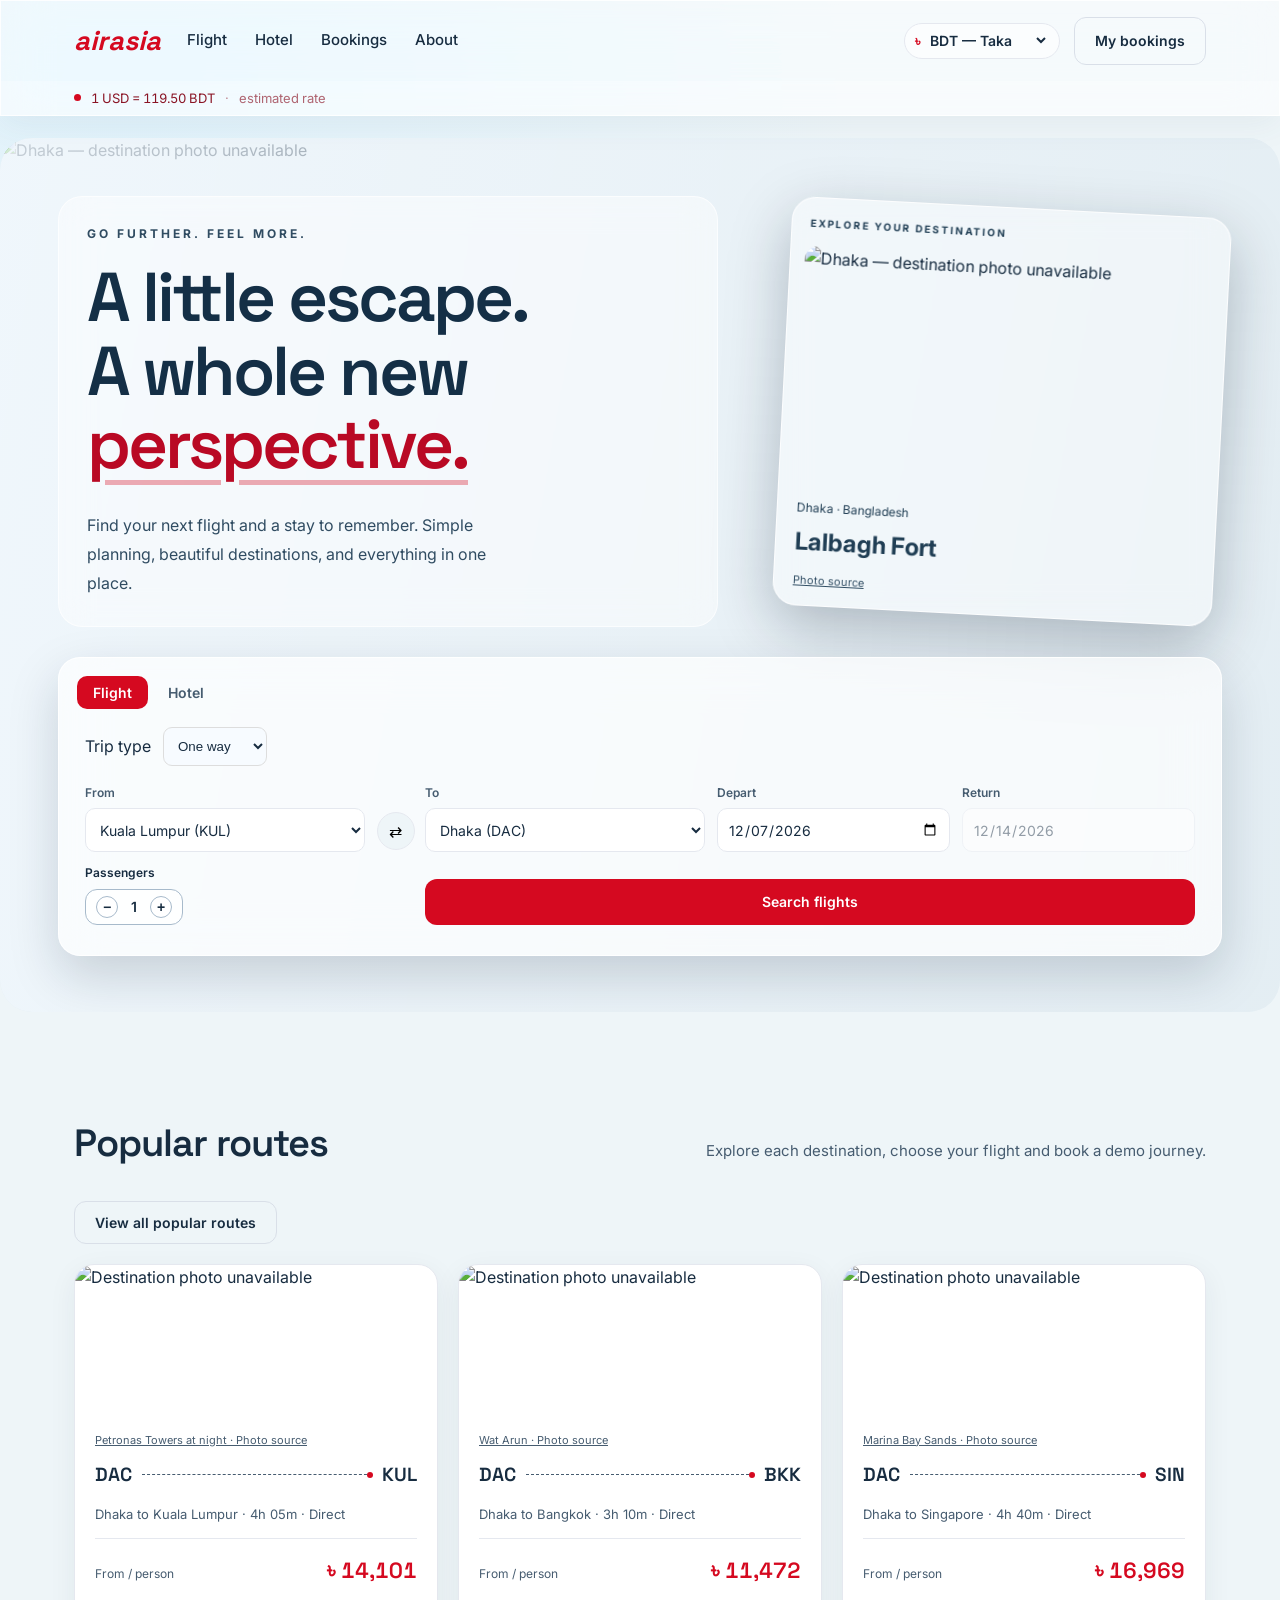
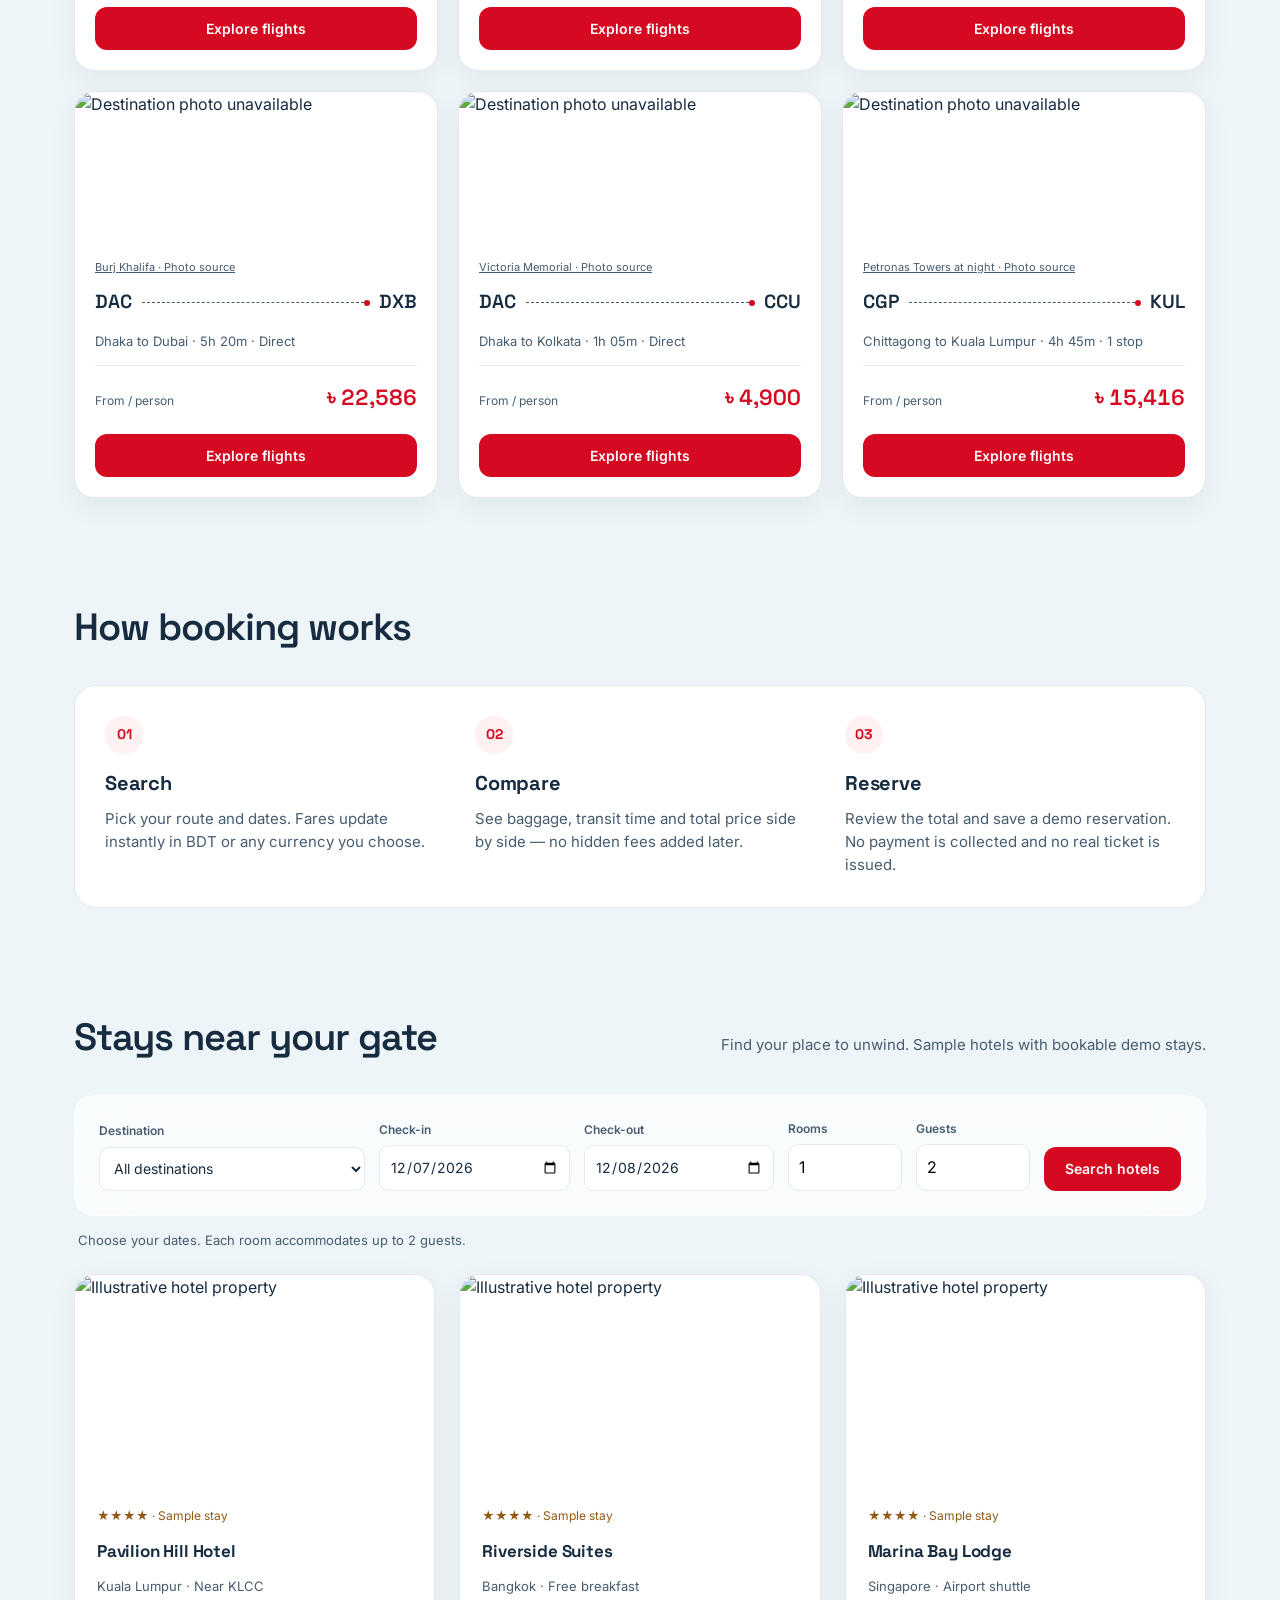
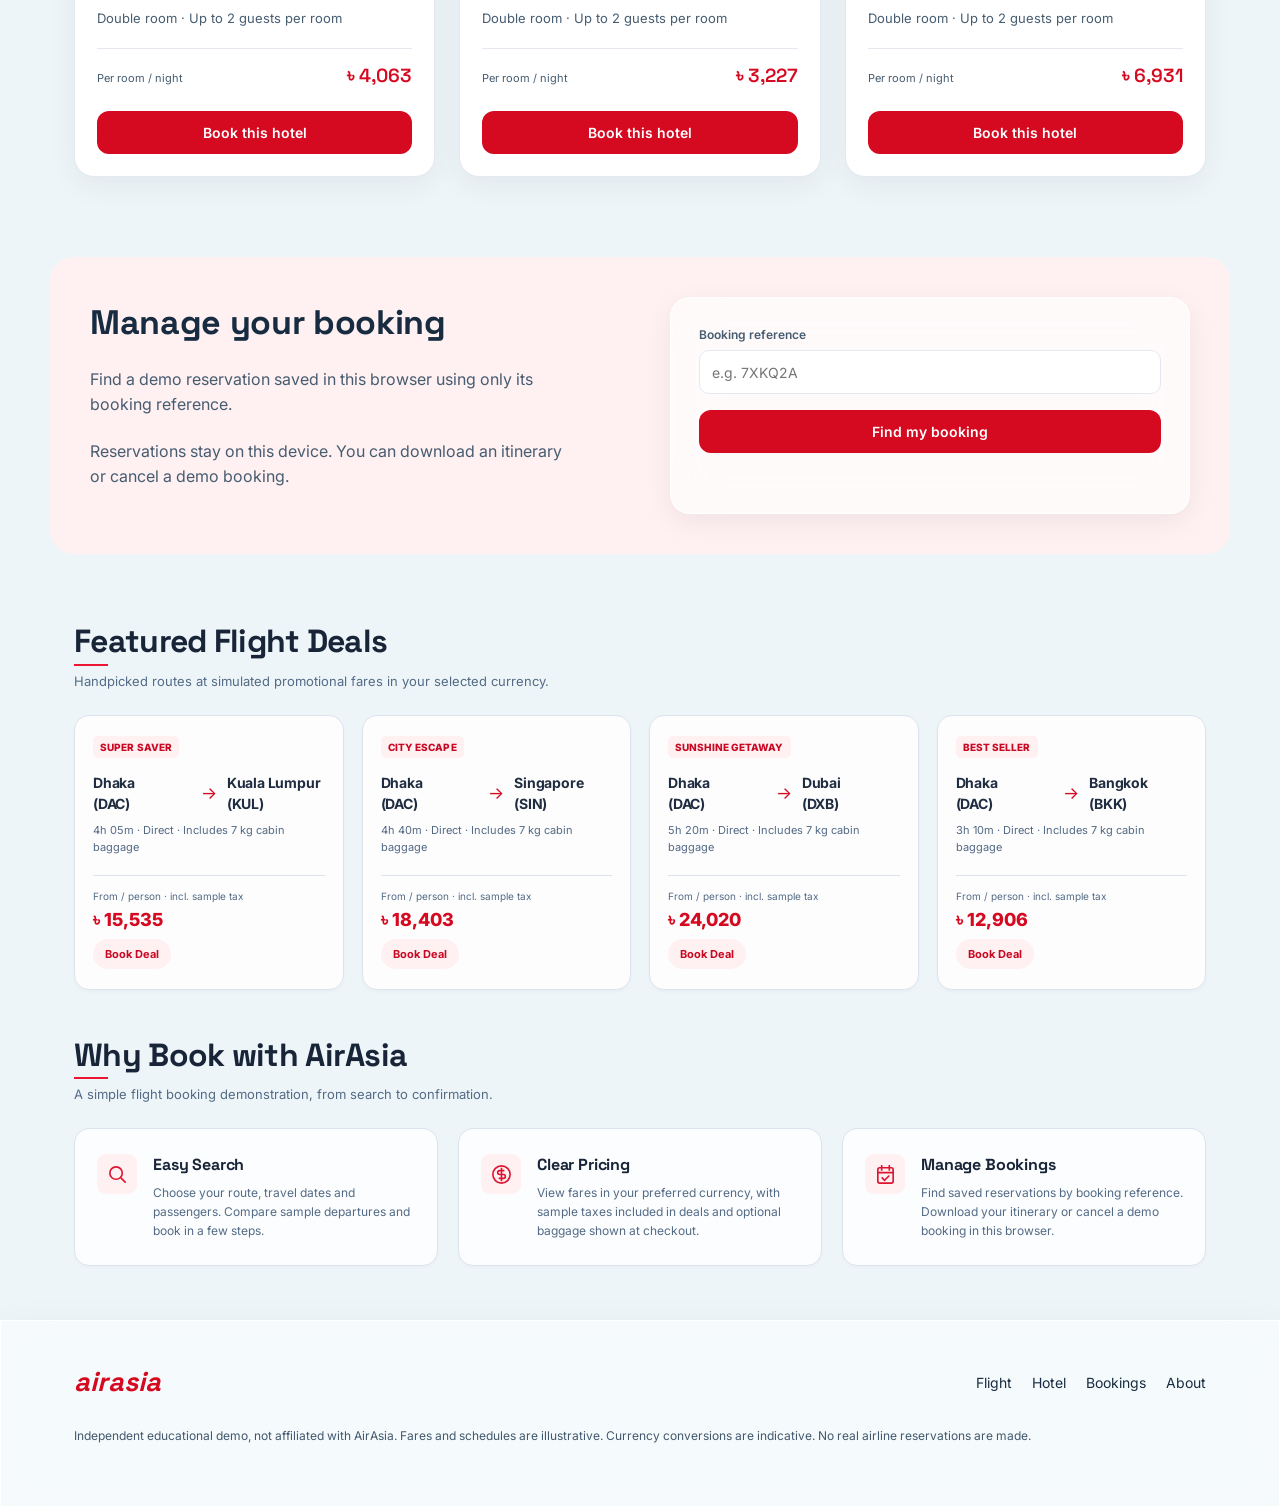
==== index.html @ 00908aa9 "Add files via upload" ====
<!DOCTYPE html>
<html lang="en">
<head>
<meta charset="UTF-8">
<meta name="viewport" content="width=device-width, initial-scale=1.0">
<title>airasia — Fly more, spend less</title>
<meta name="description" content="Book flights and hotels across Asia. Explore demo flights and save sample reservations.">
<link rel="icon" href="data:image/svg+xml,<svg xmlns=%22http://www.w3.org/2000/svg%22 viewBox=%220 0 100 100%22><text y=%22.9em%22 font-size=%2290%22>✈️</text></svg>">
<link rel="preconnect" href="https://fonts.googleapis.com">
<link rel="preconnect" href="https://fonts.gstatic.com" crossorigin>
<link href="https://fonts.googleapis.com/css2?family=Space+Grotesk:wght@500;600;700&family=Inter:wght@400;500;600;700&display=swap" rel="stylesheet">
<link rel="stylesheet" href="styles.css">
<link rel="stylesheet" href="mobile.css">
</head>
<body>

<a class="skip-link" href="#main">Skip to content</a>

<header class="site-header" id="top">
  <div class="header-inner">
    <a href="#top" class="wordmark">air<span>asia</span></a>

    <nav class="main-nav" id="mainNav" aria-label="Primary">
      <a href="#flight">Flight</a>
      <a href="#hotel">Hotel</a>
      <a href="#bookings">Bookings</a>
      <a href="#about">About</a>
    </nav>

    <div class="header-actions">
      <div class="currency-picker">
        <label for="currencySelect" class="sr-only">Currency</label>
        <span class="currency-flag" id="currencyFlag" aria-hidden="true">৳</span>
        <select id="currencySelect">
          <option value="BDT" selected>BDT — Taka</option>
          <option value="USD">USD — Dollar</option>
          <option value="EUR">EUR — Euro</option>
          <option value="GBP">GBP — Pound</option>
          <option value="MYR">MYR — Ringgit</option>
          <option value="SGD">SGD — Dollar</option>
          <option value="INR">INR — Rupee</option>
          <option value="AUD">AUD — Dollar</option>
          <option value="THB">THB — Baht</option>
          <option value="AED">AED — Dirham</option>
        </select>
      </div>
      <a class="btn btn-ghost" href="#bookings">My bookings</a>
    </div>

    <button class="nav-toggle" id="navToggle" aria-label="Open menu" aria-expanded="false">
      <span></span><span></span><span></span>
    </button>
  </div>

  <div class="rate-ticker" role="status" aria-live="polite">
    <div class="rate-ticker-inner">
      <span class="rate-dot"></span>
      <span id="rateText">Fetching live exchange rate…</span>
      <span class="rate-sep">·</span>
      <span id="rateUpdated">connecting</span>
    </div>
  </div>
</header>

<main id="main">

  <!-- HERO -->
  <section class="hero">
    <img class="hero-background" src="https://www.pearlhotelbd.com/images/lalbagh-fort.jpg" alt="Lalbagh Fort in Dhaka" onerror="this.src='assets/destination.svg';this.onerror=null"><div class="hero-inner">
      <div class="hero-copy">
        <p class="eyebrow-plain">GO FURTHER. FEEL MORE.</p>
        <h1>A little escape.<br>A whole new<br><span class="hero-accent">perspective.</span></h1>
        <p class="hero-sub">Find your next flight and a stay to remember. Simple planning, beautiful destinations, and everything in one place.</p>
      </div>

      <div class="hero-postcard"><span class="glass-tag">EXPLORE YOUR DESTINATION</span><img src="https://www.pearlhotelbd.com/images/lalbagh-fort.jpg" alt="Lalbagh Fort in Dhaka" onerror="this.src='assets/destination.svg';this.onerror=null"><div class="postcard-caption"><span>Dhaka · Bangladesh</span><strong>Lalbagh Fort</strong></div><a class="destination-credit" href="https://www.pearlhotelbd.com/about-us/blog/family-friendly-activities-with-kids" target="_blank" rel="noopener">Photo source</a></div>
    </div>

    <!-- SEARCH WIDGET -->
    <form class="search-card" id="searchForm">
      <div class="search-tabs" aria-label="Search category">
        <button type="button" class="search-tab active" data-mode="flight" aria-pressed="true">Flight</button>
        <button type="button" class="search-tab" data-mode="hotel" aria-pressed="false">Hotel</button>
      </div>

      <div class="trip-options"><label for="tripType">Trip type</label> <select id="tripType"><option value="oneway">One way</option><option value="roundtrip">Round trip</option></select></div><div class="search-fields" id="flightFields">
        <div class="field">
          <label for="fromCity">From</label>
          <select id="fromCity">
            <option value="DAC">Dhaka (DAC)</option>
            <option value="CGP">Chittagong (CGP)</option>
            <option value="KUL" selected>Kuala Lumpur (KUL)</option>
          </select>
        </div>
        <button type="button" class="swap-btn" id="swapCities" aria-label="Swap origin and destination">⇄</button>
        <div class="field">
          <label for="toCity">To</label>
          <select id="toCity">
            <option value="DAC" selected>Dhaka (DAC)</option>
            <option value="CGP">Chittagong (CGP)</option>
            <option value="KUL">Kuala Lumpur (KUL)</option>
            <option value="SIN">Singapore (SIN)</option>
            <option value="BKK">Bangkok (BKK)</option>
            <option value="DXB">Dubai (DXB)</option>
          </select>
        </div>
        <div class="field">
          <label for="departDate">Depart</label>
          <input type="date" id="departDate">
        </div>
        <div class="field">
          <label for="returnDate">Return</label>
          <input type="date" id="returnDate">
        </div>
        <div class="field field-passengers">
          <label for="passengers">Passengers</label>
          <div class="stepper">
            <button type="button" id="paxMinus" aria-label="Fewer passengers">−</button>
            <span id="paxCount">1</span>
            <button type="button" id="paxPlus" aria-label="More passengers">+</button>
          </div>
        </div>
        <button type="submit" class="btn btn-primary search-submit">Search flights</button>
      </div>
    </form>
    <p class="search-note" id="searchNote" aria-live="polite"></p>
  </section>

  <!-- FLIGHT ROUTES -->
  <section class="section" id="flight">
    <div class="section-head">
      <h2>Popular routes from Dhaka</h2>
      <p>One-way fares, converted live to your selected currency.</p>
    </div>

    <button class="btn btn-ghost" id="allRoutes" type="button">View all popular routes</button>
    <div class="route-list" id="routeList"><!-- injected by script.js --></div>
  </section>

  <!-- HOW IT WORKS -->
  <section class="section how-it-works">
    <div class="section-head">
      <h2>How booking works</h2>
    </div>
    <ol class="steps">
      <li>
        <span class="step-num">01</span>
        <h3>Search</h3>
        <p>Pick your route and dates. Fares update instantly in BDT or any currency you choose.</p>
      </li>
      <li>
        <span class="step-num">02</span>
        <h3>Compare</h3>
        <p>See baggage, transit time and total price side by side — no hidden fees added later.</p>
      </li>
      <li>
        <span class="step-num">03</span>
        <h3>Reserve</h3>
        <p>Review the total and save a demo reservation. No payment is collected and no real ticket is issued.</p>
      </li>
    </ol>
  </section>

  <!-- HOTELS -->
  <section class="section hotel-section" id="hotel">
    <div class="section-head">
      <h2>Stays near your gate</h2>
      <p>Find your place to unwind. Sample hotels with bookable demo stays.</p>
    </div>

    <form id="hotelSearchForm" class="hotel-search">
<div class="field"><label for="hotelCity">Destination</label><select id="hotelCity"><option value="">All destinations</option><option>Kuala Lumpur</option><option>Bangkok</option><option>Singapore</option></select></div>
<div class="field"><label for="checkIn">Check-in</label><input id="checkIn" type="date" required></div>
<div class="field"><label for="checkOut">Check-out</label><input id="checkOut" type="date" required></div>
<div class="field"><label for="hotelRooms">Rooms</label><input id="hotelRooms" type="number" min="1" max="4" value="1" required></div>
<div class="field"><label for="hotelGuests">Guests</label><input id="hotelGuests" type="number" min="1" max="8" value="2" required></div>
<button class="btn btn-primary">Search hotels</button></form><p id="hotelNote" role="status">Choose your dates. Each room accommodates up to 2 guests.</p>
<div class="hotel-list" id="hotelList"><!-- injected by script.js --></div>
  </section>

  <!-- BOOKINGS / MANAGE -->
  <section class="section bookings-section" id="bookings">
    <div class="bookings-grid">
      <div class="bookings-copy">
        <h2>Manage your booking</h2>
        <p>Find a demo reservation saved in this browser using only its booking reference.</p>
<p>Reservations stay on this device. You can download an itinerary or cancel a demo booking.</p>
      </div>

      <form class="manage-card" id="manageForm">
        <div class="field">
          <label for="pnr">Booking reference</label>
          <input type="text" id="pnr" placeholder="e.g. 7XKQ2A" maxlength="6" autocomplete="off" required pattern="[A-Za-z0-9]{6}">
        </div>
        <button type="submit" class="btn btn-primary">Find my booking</button>
        <p class="manage-note" id="manageNote" aria-live="polite"></p>
      </form>
    </div>
  </section>

  <!-- FEATURED DEALS & BENEFITS -->
  <section class="section featured-section" id="about" aria-labelledby="featuredTitle">
    <div class="featured-heading">
      <h2 id="featuredTitle">Featured Flight Deals</h2>
      <p>Handpicked routes at simulated promotional fares in your selected currency.</p>
    </div>
    <div class="featured-deals" id="featuredDeals"></div>
    <div class="featured-heading benefits-heading">
      <h2>Why Book with AirAsia</h2>
      <p>A simple flight booking demonstration, from search to confirmation.</p>
    </div>
    <div class="benefits-grid">
      <article class="benefit-card">
        <span class="benefit-icon" aria-hidden="true"><svg viewBox="0 0 24 24" fill="none" stroke="currentColor" stroke-width="1.7"><circle cx="10.5" cy="10.5" r="6.5"/><path d="m15.5 15.5 5 5"/></svg></span>
        <div><h3>Easy Search</h3><p>Choose your route, travel dates and passengers. Compare sample departures and book in a few steps.</p></div>
      </article>
      <article class="benefit-card">
        <span class="benefit-icon" aria-hidden="true"><svg viewBox="0 0 24 24" fill="none" stroke="currentColor" stroke-width="1.7"><circle cx="12" cy="12" r="9"/><path d="M15 8H10a2 2 0 0 0 0 4h4a2 2 0 0 1 0 4H9m3-11v14"/></svg></span>
        <div><h3>Clear Pricing</h3><p>View fares in your preferred currency, with sample taxes included in deals and optional baggage shown at checkout.</p></div>
      </article>
      <article class="benefit-card">
        <span class="benefit-icon" aria-hidden="true"><svg viewBox="0 0 24 24" fill="none" stroke="currentColor" stroke-width="1.7"><rect x="4" y="5" width="16" height="16" rx="2"/><path d="M8 2v6m8-6v6M4 10h16m-12 5 3 3 5-5"/></svg></span>
        <div><h3>Manage Bookings</h3><p>Find saved reservations by booking reference. Download your itinerary or cancel a demo booking in this browser.</p></div>
      </article>
    </div>
  </section>

</main>

<footer class="site-footer">
  <div class="footer-inner">
    <a href="#top" class="wordmark">air<span>asia</span></a>
    <nav class="footer-nav" aria-label="Footer">
      <a href="#flight">Flight</a>
      <a href="#hotel">Hotel</a>
      <a href="#bookings">Bookings</a>
      <a href="#about">About</a>
    </nav>
    <p class="footer-note">Independent educational demo, not affiliated with AirAsia. Fares and schedules are illustrative. Currency conversions are indicative. No real airline reservations are made.</p>
  </div>
</footer>

<dialog id="bookingDialog" aria-labelledby="dialogTitle"><button type="button" class="dialog-close" aria-label="Close">×</button><div id="dialogContent"></div></dialog>
<script src="script.js"></script>
</body>
</html>
---- styles.css ----
/* ==========================================================================
   airasia — tokens
   ========================================================================== */
:root{
  --ink: #161821;
  --ink-soft: #5b5e6b;
  --paper: #F7F5EF;
  --paper-raised: #FFFFFF;
  --crimson: #E11D3C;
  --crimson-dark: #B8152F;
  --sky: #2B5A78;
  --gold: #C99A3E;
  --line: #DDD8CC;
  --radius-s: 3px;
  --font-display: "Space Grotesk", system-ui, sans-serif;
  --font-body: "Inter", system-ui, sans-serif;
  --container: 1180px;
}

@media (prefers-color-scheme: dark){
  /* Intentionally not switching to a dark palette: fare/price legibility
     matters more than theme-matching for a booking flow. Keep paper light. */
}

*, *::before, *::after{ box-sizing: border-box; }
html{ scroll-behavior: smooth; }
body{
  margin:0;
  background: var(--paper);
  color: var(--ink);
  font-family: var(--font-body);
  font-size: 16px;
  line-height: 1.55;
  -webkit-font-smoothing: antialiased;
}
img{ max-width:100%; display:block; }
a{ color: inherit; }
h1,h2,h3{ font-family: var(--font-display); margin:0; letter-spacing: -0.01em; }
p{ margin:0; }
ul,ol,dl{ margin:0; padding:0; list-style:none; }

.sr-only{
  position:absolute; width:1px; height:1px; padding:0; margin:-1px;
  overflow:hidden; clip:rect(0,0,0,0); white-space:nowrap; border:0;
}
.skip-link{
  position:absolute; left:-999px; top:auto;
  background: var(--ink); color:#fff; padding: 10px 16px; z-index: 200;
}
.skip-link:focus{ left: 12px; top: 12px; }

:focus-visible{
  outline: 2px solid var(--sky);
  outline-offset: 2px;
}

@media (prefers-reduced-motion: reduce){
  *{ animation-duration: 0.01ms !important; animation-iteration-count: 1 !important; transition-duration: 0.01ms !important; scroll-behavior: auto !important; }
}

/* ==========================================================================
   Header
   ========================================================================== */
.site-header{
  position: sticky; top:0; z-index: 100;
  background: rgba(247,245,239,0.92);
  backdrop-filter: blur(8px);
  border-bottom: 1px solid var(--line);
}
.header-inner{
  max-width: var(--container);
  margin: 0 auto;
  padding: 16px 24px;
  display: flex;
  align-items: center;
  gap: 32px;
}
.wordmark{
  font-family: var(--font-display);
  font-weight: 700;
  font-size: 22px;
  text-decoration: none;
  color: var(--ink);
  white-space: nowrap;
}
.wordmark span{ color: var(--crimson); }

.main-nav{
  display:flex; gap: 28px;
  margin-right: auto;
}
.main-nav a{
  text-decoration:none;
  font-weight: 500;
  font-size: 15px;
  color: var(--ink);
  padding: 6px 0;
  border-bottom: 2px solid transparent;
  transition: border-color .15s ease, color .15s ease;
}
.main-nav a:hover{ border-color: var(--crimson); }

.header-actions{ display:flex; align-items:center; gap: 14px; }

.currency-picker{
  display:flex; align-items:center; gap:6px;
  border: 1px solid var(--line);
  border-radius: var(--radius-s);
  padding: 6px 10px;
  background: var(--paper-raised);
}
.currency-flag{ font-size: 14px; color: var(--crimson); font-weight:700; }
.currency-picker select{
  border:none; background:transparent; font-family: var(--font-body);
  font-size: 14px; font-weight: 600; color: var(--ink);
  cursor:pointer;
}
.currency-picker select:focus{ outline:none; }

.btn{
  font-family: var(--font-body);
  font-weight: 600;
  font-size: 14px;
  padding: 10px 18px;
  border-radius: var(--radius-s);
  border: 1px solid transparent;
  cursor: pointer;
  text-decoration:none;
  display:inline-block;
  transition: background .15s ease, color .15s ease, border-color .15s ease, transform .1s ease;
}
.btn-ghost{
  background: transparent;
  border-color: var(--ink);
  color: var(--ink);
}
.btn-ghost:hover{ background: var(--ink); color: var(--paper); }
.btn-primary{
  background: var(--crimson);
  color: #fff;
}
.btn-primary:hover{ background: var(--crimson-dark); }
.btn-primary:active{ transform: translateY(1px); }

.nav-toggle{
  display:none;
  flex-direction: column;
  gap: 5px;
  background: none; border: none; cursor: pointer; padding: 8px;
}
.nav-toggle span{ width: 22px; height: 2px; background: var(--ink); }

.rate-ticker{
  background: var(--ink);
  color: var(--paper);
  font-size: 13px;
}
.rate-ticker-inner{
  max-width: var(--container);
  margin: 0 auto;
  padding: 7px 24px;
  display:flex; align-items:center; gap: 10px;
  font-variant-numeric: tabular-nums;
}
.rate-dot{
  width: 7px; height:7px; border-radius:50%;
  background: #35C97A;
  box-shadow: 0 0 0 0 rgba(53,201,122,0.6);
  animation: pulse 2s infinite;
  flex-shrink:0;
}
@keyframes pulse{
  0%{ box-shadow: 0 0 0 0 rgba(53,201,122,0.5); }
  70%{ box-shadow: 0 0 0 6px rgba(53,201,122,0); }
  100%{ box-shadow: 0 0 0 0 rgba(53,201,122,0); }
}
.rate-sep{ opacity:0.5; }
#rateUpdated{ opacity: 0.65; }

/* ==========================================================================
   Hero
   ========================================================================== */
.hero{
  max-width: var(--container);
  margin: 0 auto;
  padding: 56px 24px 0;
}
.hero-inner{
  display:grid;
  grid-template-columns: 1.1fr 0.9fr;
  gap: 40px;
  align-items:center;
}
.eyebrow-plain{
  font-size: 14px;
  color: var(--ink-soft);
  margin-bottom: 18px;
}
.hero h1{
  font-size: clamp(40px, 5.2vw, 72px);
  font-weight: 600;
  line-height: 1.04;
}
.hero-accent{ color: var(--crimson); }
.hero-sub{
  margin-top: 22px;
  max-width: 46ch;
  font-size: 17px;
  color: var(--ink-soft);
}
.route-art{ width: 100%; height: auto; }

/* Search card */
.search-card{
  margin-top: 40px;
  background: var(--paper-raised);
  border: 1px solid var(--line);
  border-radius: 6px;
  padding: 8px;
  box-shadow: 0 18px 40px -24px rgba(22,24,33,0.25);
}
.search-tabs{ display:flex; gap: 4px; padding: 6px 6px 14px; }
.search-tab{
  border: none; background: transparent;
  font-family: var(--font-body); font-weight: 600; font-size: 14px;
  color: var(--ink-soft);
  padding: 8px 16px;
  border-radius: var(--radius-s);
  cursor: pointer;
}
.search-tab.active{ background: var(--paper); color: var(--ink); }

.search-fields{
  display:grid;
  grid-template-columns: 1fr auto 1fr auto auto auto auto;
  gap: 14px;
  align-items: end;
  padding: 0 14px 18px;
}
.field{ display:flex; flex-direction: column; gap: 6px; min-width: 0; }
.field label{ font-size: 12px; color: var(--ink-soft); font-weight: 600; }
.field select, .field input[type="date"], .field input[type="text"]{
  font-family: var(--font-body);
  font-size: 14px;
  padding: 10px 10px;
  border: 1px solid var(--line);
  border-radius: var(--radius-s);
  background: var(--paper);
  color: var(--ink);
  min-width: 0;
}
.field select:focus, .field input:focus{ outline:none; border-color: var(--sky); }

.swap-btn{
  width: 38px; height: 38px;
  border-radius: 50%;
  border: 1px solid var(--line);
  background: var(--paper);
  cursor: pointer;
  font-size: 16px;
  align-self: end;
  margin-bottom: 2px;
}
.swap-btn:hover{ border-color: var(--crimson); color: var(--crimson); }

.stepper{
  display:flex; align-items:center; gap: 10px;
  border: 1px solid var(--line);
  border-radius: var(--radius-s);
  padding: 6px 10px;
  background: var(--paper);
  width: fit-content;
}
.stepper button{
  width: 22px; height: 22px;
  border-radius: 50%;
  border: 1px solid var(--line);
  background: var(--paper-raised);
  cursor:pointer;
  font-size: 14px;
  line-height: 1;
}
#paxCount{ min-width: 12px; text-align:center; font-weight:600; font-size: 14px; }

.search-submit{ height: 40px; white-space: nowrap; }

.search-note{
  max-width: var(--container);
  margin: 10px auto 0;
  padding: 0 32px;
  font-size: 13px;
  color: var(--ink-soft);
  min-height: 18px;
}

/* ==========================================================================
   Sections (shared)
   ========================================================================== */
.section{
  max-width: var(--container);
  margin: 0 auto;
  padding: 96px 24px;
  border-top: 1px solid var(--line);
}
.section-head{
  display:flex;
  justify-content: space-between;
  align-items: baseline;
  gap: 24px;
  margin-bottom: 40px;
  flex-wrap: wrap;
}
.section-head h2{
  font-size: clamp(28px, 3vw, 38px);
  font-weight: 600;
}
.section-head p{ color: var(--ink-soft); font-size: 15px; }

/* ==========================================================================
   Routes
   ========================================================================== */
.route-list{
  display:grid;
  grid-template-columns: repeat(3, 1fr);
  gap: 1px;
  background: var(--line);
  border: 1px solid var(--line);
}
.route-card{
  background: var(--paper-raised);
  padding: 26px;
  display:flex;
  flex-direction: column;
  gap: 14px;
}
.route-cities{
  display:flex; align-items:center; gap: 10px;
  font-family: var(--font-display);
  font-weight: 600;
  font-size: 19px;
}
.route-line{
  flex:1;
  height: 0;
  border-top: 1px dashed var(--ink-soft);
  position: relative;
}
.route-line::after{
  content: "";
  position: absolute;
  right: -1px; top: -3px;
  width: 6px; height: 6px;
  border-radius: 50%;
  background: var(--crimson);
}
.route-meta{ font-size: 13px; color: var(--ink-soft); }
.route-price{
  margin-top: auto;
  display:flex;
  align-items: baseline;
  justify-content: space-between;
  padding-top: 14px;
  border-top: 1px solid var(--line);
}
.route-price .price{
  font-family: var(--font-display);
  font-weight: 600;
  font-size: 22px;
  font-variant-numeric: tabular-nums;
}
.route-price .price-label{ font-size: 12px; color: var(--ink-soft); }

/* ==========================================================================
   How it works
   ========================================================================== */
.steps{
  display:grid;
  grid-template-columns: repeat(3, 1fr);
  gap: 40px;
}
.step-num{
  font-family: var(--font-display);
  font-size: 14px;
  font-weight: 700;
  color: var(--crimson);
  display:block;
  margin-bottom: 14px;
}
.steps h3{ font-size: 20px; margin-bottom: 8px; }
.steps p{ color: var(--ink-soft); font-size: 15px; }

/* ==========================================================================
   Hotels
   ========================================================================== */
.hotel-list{
  display:grid;
  grid-template-columns: repeat(3, 1fr);
  gap: 24px;
}
.hotel-card{
  border: 1px solid var(--line);
  border-radius: 6px;
  overflow:hidden;
  background: var(--paper-raised);
}
.hotel-swatch{
  height: 120px;
  display:flex;
  align-items:flex-end;
  padding: 12px;
}
.hotel-swatch span{
  background: rgba(22,24,33,0.7);
  color:#fff;
  font-size: 11px;
  font-weight:600;
  padding: 4px 8px;
  border-radius: 3px;
}
.hotel-body{ padding: 18px; display:flex; flex-direction:column; gap:8px; }
.hotel-body h3{ font-size: 17px; }
.hotel-body .hotel-city{ font-size: 13px; color: var(--ink-soft); }
.hotel-price{
  margin-top: 8px;
  padding-top: 12px;
  border-top: 1px solid var(--line);
  display:flex; justify-content: space-between; align-items:baseline;
}
.hotel-price .price{ font-family: var(--font-display); font-weight:600; font-size:19px; }
.hotel-price .price-label{ font-size: 11px; color: var(--ink-soft); }

/* ==========================================================================
   Bookings
   ========================================================================== */
.bookings-grid{
  display:grid;
  grid-template-columns: 1fr 1fr;
  gap: 60px;
  align-items:start;
}
.bookings-copy h2{ font-size: clamp(26px,3vw,34px); margin-bottom: 18px; }
.bookings-copy p{ color: var(--ink-soft); margin-bottom: 22px; max-width: 48ch; }
.bookings-list li{
  padding: 12px 0;
  border-top: 1px solid var(--line);
  font-size: 14px;
  color: var(--ink-soft);
}
.bookings-list li:last-child{ border-bottom: 1px solid var(--line); }

.manage-card{
  background: var(--paper-raised);
  border: 1px solid var(--line);
  border-radius: 6px;
  padding: 28px;
  display:flex;
  flex-direction: column;
  gap: 16px;
}
.manage-card .field input{ padding: 12px 12px; }
.manage-note{ font-size: 13px; color: var(--sky); min-height: 16px; }

/* ==========================================================================
   About
   ========================================================================== */
.about-grid{
  display:grid;
  grid-template-columns: 1.2fr 0.8fr;
  gap: 60px;
  align-items:start;
}
.about-section h2{ font-size: clamp(26px,3vw,34px); margin-bottom: 18px; }
.about-section > .about-grid > div > p{ color: var(--ink-soft); max-width: 52ch; }
.about-stats{
  display:grid;
  grid-template-columns: 1fr 1fr;
  gap: 24px;
}
.about-stats > div{ border-top: 1px solid var(--line); padding-top: 14px; }
.about-stats dt{
  font-family: var(--font-display);
  font-weight: 700;
  font-size: 34px;
  color: var(--crimson);
}
.about-stats dd{ font-size: 13px; color: var(--ink-soft); margin-top: 4px; }

/* ==========================================================================
   Footer
   ========================================================================== */
.site-footer{ border-top: 1px solid var(--line); }
.footer-inner{
  max-width: var(--container);
  margin: 0 auto;
  padding: 40px 24px 60px;
  display:flex;
  flex-wrap:wrap;
  align-items:center;
  gap: 24px;
  justify-content: space-between;
}
.footer-nav{ display:flex; gap: 20px; }
.footer-nav a{ text-decoration:none; font-size: 14px; }
.footer-note{ font-size: 12px; color: var(--ink-soft); width: 100%; }

[data-usd].flash{ animation: priceFlash 0.6s ease; }
@keyframes priceFlash{
  0%{ opacity: 0.4; }
  100%{ opacity: 1; }
}

/* ==========================================================================
   Responsive
   ========================================================================== */
@media (max-width: 980px){
  .hero-inner{ grid-template-columns: 1fr; }
  .route-art{ max-width: 340px; margin: 0 auto; }
  .route-list, .hotel-list{ grid-template-columns: repeat(2, 1fr); }
  .steps{ grid-template-columns: 1fr; gap: 32px; }
  .bookings-grid, .about-grid{ grid-template-columns: 1fr; gap: 32px; }
  .search-fields{
    grid-template-columns: 1fr 1fr;
    grid-template-areas: unset;
  }
  .swap-btn{ display:none; }
}

@media (max-width: 720px){
  .main-nav{ display:none; }
  .nav-toggle{ display:flex; }
  .header-actions .btn-ghost{ display:none; }
  .header-inner{ flex-wrap: wrap; }
  .site-header.nav-open .main-nav{
    display:flex;
    flex-direction: column;
    width: 100%;
    order: 3;
    gap: 4px;
    padding-top: 12px;
    border-top: 1px solid var(--line);
    margin-top: 12px;
  }
  .search-fields{ grid-template-columns: 1fr; }
  .field-passengers{ align-items: flex-start; }
  .route-list{ grid-template-columns: 1fr; }
  .hotel-list{ grid-template-columns: 1fr; }
  .section{ padding: 64px 20px; }
  .about-stats{ grid-template-columns: 1fr 1fr; }
}
/* Interactive reservation flow */
.trip-options{padding:16px 24px;display:flex;align-items:center;gap:12px}.trip-options select{padding:10px;border:1px solid #ddd;border-radius:8px;background:white}.route-card .btn{margin-top:18px;width:100%}.route-card p{margin:10px 0}.empty-state{padding:24px;background:#fff3f3;border-radius:12px;grid-column:1/-1}dialog{width:min(620px,94vw);max-height:90vh;border:0;border-radius:18px;padding:32px;color:#161821;box-shadow:0 24px 100px #0004}dialog::backdrop{background:#16182199}dialog h2{padding-right:30px;margin-bottom:16px}dialog p{margin:12px 0;line-height:1.6}.dialog-close{position:absolute;right:16px;top:12px;background:none;border:0;font-size:32px;cursor:pointer}dialog label{display:block;margin:14px 0;font-size:14px;font-weight:600}dialog input,dialog select{display:block;width:100%;margin-top:8px;border:1px solid #ccc;border-radius:8px;padding:12px;font:inherit}dialog fieldset{padding:12px;border:1px solid #ddd;border-radius:10px;margin:14px 0}.passenger-grid{display:grid;grid-template-columns:1fr 1fr;gap:14px}.journey{background:#f5f5f7;padding:14px;border-radius:10px;margin:12px 0}.fare-breakdown>div{display:flex;justify-content:space-between;padding:12px 0;border-bottom:1px solid #eee}.booking-actions{display:flex;gap:10px;flex-wrap:wrap}.reference{font-size:32px;font-weight:700;letter-spacing:4px;color:#e11d3c}input:disabled{opacity:.45}button:focus-visible,a:focus-visible,input:focus-visible,select:focus-visible{outline:3px solid #2b5a78;outline-offset:3px}@media(max-width:480px){dialog{padding:22px}.passenger-grid{grid-template-columns:1fr;gap:0}}
/* Scarlet and white glass travel theme */
:root{--paper:#f8f9fc;--ink:#192334;--ink-soft:#5b6473;--crimson:#d50920;--crimson-dark:#af071a;--line:#e5e8ef;--radius-s:12px;--sky:#344c70}
html{scroll-padding-top:140px}.site-header{background:rgba(255,255,255,.95)}.wordmark{font-style:italic;color:var(--crimson);font-size:27px}.rate-ticker{background:#fff0f1;color:#8e1021}.rate-dot{background:var(--crimson);animation:none}.header-inner{gap:26px}.currency-picker{border-radius:30px}.btn{border-radius:12px;padding:12px 20px}.btn-ghost{border-color:#d9dfe8}.hero{position:relative;isolation:isolate;max-width:1440px;margin:22px auto 52px;padding:58px 58px 28px;border-radius:32px;background:#426785;overflow:hidden}.hero-background{position:absolute;inset:0;width:100%;height:100%;object-fit:cover;z-index:-3}.hero:after{content:"";position:absolute;inset:0;background:linear-gradient(100deg,#0c2138e8,#18334e55);z-index:-2}.hero-inner{max-width:1180px;margin:auto;grid-template-columns:1.2fr .8fr;gap:64px}.hero-copy{padding:12px 0 30px}.eyebrow-plain{color:white;font-weight:700;font-size:12px;letter-spacing:3px}.hero h1{color:white;font-size:clamp(42px,5.4vw,76px);letter-spacing:-3px;line-height:1.06}.hero-accent{color:white;text-decoration:underline;text-decoration-color:#ff6676;text-decoration-thickness:5px;text-underline-offset:12px}.hero-sub{color:#edf3fa;font-size:16px;line-height:1.8;max-width:42ch;margin-top:30px}.hero-postcard{padding:14px;border:1px solid #ffffff80;background:#ffffff29;backdrop-filter:blur(18px);-webkit-backdrop-filter:blur(18px);border-radius:24px;box-shadow:0 20px 60px #07172b44;transform:rotate(3deg)}.hero-postcard img{width:100%;height:235px;object-fit:cover;border-radius:14px}.glass-tag{display:block;color:white;font-size:10px;font-weight:700;letter-spacing:2px;padding:4px 4px 14px}.postcard-caption{padding:18px 5px 6px;color:white;display:flex;flex-direction:column;gap:6px}.postcard-caption span{font-size:12px;color:#edf3fa}.postcard-caption strong{font-size:24px}.search-card{max-width:1180px;margin:30px auto 0;background:#ffffffe0;border:1px solid #ffffffee;border-radius:22px;padding:12px;backdrop-filter:blur(24px);-webkit-backdrop-filter:blur(24px);box-shadow:0 20px 50px #0a20332b}.search-tab{border-radius:10px}.search-tab.active{background:var(--crimson);color:white}.trip-options{padding:4px 14px 18px}.trip-options select{border-radius:9px}.search-fields{grid-template-columns:minmax(0,1.2fr) 36px minmax(0,1.2fr) minmax(0,1fr) minmax(0,1fr);gap:12px}.field-passengers{grid-column:1/3}.search-submit{grid-column:3/-1;height:46px}.field input,.field select{width:100%;background:white!important;border-radius:10px!important;min-height:44px}.search-note{color:white;max-width:1180px;padding:0 14px}.section{border-top:0;padding-top:50px;padding-bottom:50px}.section-head{margin-bottom:28px}.section-head h2{letter-spacing:-1px}.route-list{gap:20px;background:none;border:0}.route-card{border:1px solid var(--line);border-radius:20px;padding:20px;gap:12px;overflow:hidden;box-shadow:0 8px 28px #172b4610}.flight-photo{height:155px;width:calc(100% + 40px);max-width:none;margin:-20px -20px 6px;object-fit:cover}.route-card p{margin:2px 0}.route-card .btn{margin-top:8px}.route-price .price,.hotel-price .price{color:var(--crimson)}.steps{padding:30px;border-radius:22px;background:white;border:1px solid var(--line)}.step-num{background:#fff0f1;border-radius:50%;width:38px;height:38px;display:grid;place-items:center}.hotel-search{display:grid;grid-template-columns:1.4fr 1fr 1fr .6fr .6fr auto;gap:14px;align-items:end;padding:24px;background:white;border:1px solid var(--line);border-radius:20px}.hotel-search input{font:inherit;padding:10px;border:1px solid var(--line);min-width:0}.hotel-search .btn{min-height:44px}#hotelNote{font-size:13px;color:var(--ink-soft);margin:14px 4px 24px}.hotel-card{border-radius:20px;box-shadow:0 8px 28px #172b4610}.hotel-photo{width:100%;height:210px;object-fit:cover}.hotel-body{padding:22px;gap:12px}.hotel-rating{font-size:12px;color:#925914}.hotel-body .btn{margin-top:8px}.hotel-body>p{font-size:13px;color:var(--ink-soft)}.manage-card{border-radius:20px;box-shadow:0 8px 28px #172b4610}.bookings-section{background:#fff0f1;border-radius:24px;margin-top:30px;margin-bottom:30px;padding:40px}.about-stats dd{margin-left:0}.site-footer{background:white}dialog .consent{display:flex;gap:10px;align-items:flex-start;line-height:1.5}dialog .consent input{width:18px;flex-shrink:0;margin:2px 0 0}dialog{border:1px solid #e5e8ef}dialog::backdrop{background:#14253c99;backdrop-filter:blur(5px)}
@media(max-width:1100px){.hero{margin:16px 16px 30px;padding:38px 28px 24px}.hero-inner{gap:30px}.hotel-search{grid-template-columns:repeat(3,minmax(0,1fr))}.hero-postcard img{height:220px}}
@media(max-width:800px){.hero-inner{grid-template-columns:1fr .7fr}.hero h1{font-size:48px}.hero-postcard img{height:190px}.postcard-caption strong{font-size:18px}.header-inner{gap:16px}.search-fields{grid-template-columns:repeat(2,minmax(0,1fr))}.field-passengers,.search-submit{grid-column:auto}.hero-sub{font-size:14px}.hero-postcard{transform:none}}
@media(max-width:600px){.header-inner{padding:12px 16px;gap:12px;flex-wrap:nowrap}.header-actions{margin-left:auto}.currency-picker{padding:6px}.currency-picker select{max-width:108px;font-size:12px}.currency-flag{display:none}.site-header.nav-open .header-inner{flex-wrap:wrap}.hero{border-radius:22px;margin:12px 12px 20px;padding:28px 16px 18px}.hero-inner{grid-template-columns:1fr;gap:16px}.hero h1{font-size:46px;letter-spacing:-2px}.hero-copy{padding:0}.hero-sub{margin-top:22px}.hero-postcard{display:none}.search-card{margin-top:28px;padding:10px}.search-fields{padding:0 4px 10px;gap:12px}.trip-options{padding-left:4px}.search-submit{grid-column:1/-1}.search-fields select{font-size:12px}.section{padding:36px 20px}.section-head h2{font-size:29px}.hotel-search{grid-template-columns:repeat(2,minmax(0,1fr));padding:18px;gap:12px}.hotel-search .field:first-child,.hotel-search .btn{grid-column:1/-1}.bookings-section{margin:20px 12px;padding:28px 18px}.steps{padding:24px}.route-list,.hotel-list{grid-template-columns:1fr}.rate-ticker-inner{font-size:11px;padding:6px 16px}.fare-breakdown>div{gap:10px}.fare-breakdown dd{text-align:right;margin-left:0}}
/* Explicit light controls prevent OS dark mode from creating black dialogs. */
:root{color-scheme:light;--ink:#172c40;--ink-soft:#465c70;--paper:#eef5f8}
body{background:radial-gradient(ellipse at 10% 10%,#e0f2fb 0,transparent 45%),radial-gradient(ellipse at 90% 65%,#fbe5ea 0,transparent 45%),#eef5f8;background-attachment:fixed;color:#172c40}
.site-header,.site-footer{background:rgba(255,255,255,.48);backdrop-filter:blur(24px) saturate(135%);-webkit-backdrop-filter:blur(24px) saturate(135%);border:1px solid rgba(255,255,255,.85);color:#172c40;box-shadow:0 8px 32px #3f607011}
.site-header a:not(.wordmark),.site-footer a:not(.wordmark){color:#172c40}.site-header .btn-ghost:hover{background:#ffffffcc;color:#172c40}.footer-note{color:#42586d}.rate-ticker{background:#ffffff40;color:#8a1425}.currency-picker{background:#ffffff88}.currency-picker select{color:#172c40}.nav-toggle span{background:#172c40}
.hero{background:#dfeaf0}.hero:after{background:linear-gradient(100deg,#f4faffc9,#f4faff38)}.hero-copy{background:#ffffff70;padding:28px;border:1px solid #ffffffaa;border-radius:24px;backdrop-filter:blur(16px);-webkit-backdrop-filter:blur(16px)}.hero h1{color:#142f46}.hero-accent{color:#b90924;text-decoration-color:#d5092055}.hero-sub,.eyebrow-plain{color:#304c62}.hero-postcard{background:#ffffff66;border-color:#ffffffce;color:#172c40}.glass-tag,.postcard-caption,.postcard-caption span{color:#203e54}.search-note{color:#203e54;background:#ffffffb8;border-radius:8px}.search-note:empty{background:none}.destination-credit{display:inline-block;margin:4px 5px 0;color:#324f65;font-size:11px}.search-card,.manage-card,.hotel-search{background:#ffffffa8;backdrop-filter:blur(24px);-webkit-backdrop-filter:blur(24px);border:1px solid #ffffffdb}
dialog#bookingDialog{color-scheme:light;background:rgba(248,252,255,.86);color:#172c40;backdrop-filter:blur(28px) saturate(135%);-webkit-backdrop-filter:blur(28px) saturate(135%);border:1px solid #fffffff0;box-shadow:0 24px 90px #213b5b38}
dialog#bookingDialog::backdrop{background:rgba(59,88,114,.24);backdrop-filter:blur(7px);-webkit-backdrop-filter:blur(7px)}
dialog#bookingDialog h2,dialog#bookingDialog p,dialog#bookingDialog label,dialog#bookingDialog legend,dialog#bookingDialog dt,dialog#bookingDialog dd{color:#172c40}dialog#bookingDialog input,dialog#bookingDialog select,dialog#bookingDialog textarea{color-scheme:light;background:rgba(255,255,255,.76);color:#172c40;border:1px solid #9fb3c7;caret-color:#172c40}dialog#bookingDialog input::placeholder{color:#60748a;opacity:1}dialog#bookingDialog select option{background:#f7fbff;color:#172c40}dialog#bookingDialog fieldset{background:#ffffff38;border-color:#adbfce}dialog#bookingDialog .dialog-close{background:#ffffff85;color:#172c40;border-radius:50%;width:36px;height:36px;line-height:1}dialog#bookingDialog .journey{background:#ffffff85;color:#172c40}dialog#bookingDialog .reference{color:#b90924}dialog#bookingDialog .btn-primary{background:#ce0924;color:white}dialog#bookingDialog .btn-ghost{background:#ffffff66;color:#172c40;border-color:#9fb3c7}dialog#bookingDialog .btn-ghost:hover{background:white}dialog#bookingDialog [role=alert]{color:#aa0820}dialog#bookingDialog input[type=checkbox]{accent-color:#ce0924}.fare-breakdown>div{border-color:#b7c8d6}dialog#bookingDialog:focus-visible{outline:2px solid #23587d}input,select,button{color-scheme:light}
@media(max-width:600px){.hero-copy{padding:20px}.hero h1{font-size:42px}.hero-postcard{display:block;transform:none;padding:10px}.hero-postcard img{height:160px}.glass-tag{padding:2px 2px 8px}.postcard-caption{padding:10px 4px 2px}.postcard-caption strong{font-size:20px}.hero-inner{gap:18px}}
@supports not (backdrop-filter:blur(1px)){dialog#bookingDialog{background:#eff6fc}.site-header,.site-footer{background:#f4f8fc}.hero-copy{background:#f4f8fce8}}
#allRoutes{margin:0 0 20px}.route-photo-credit{font-size:11px;color:#465c70;margin-top:-6px;line-height:1.5}.explore-total{padding:16px;border:1px solid #c4d8e4;border-radius:12px;background:#ffffff85;font-weight:700}#dialogContent>.flight-photo{width:100%;height:200px;max-width:100%;margin:0 0 10px;border-radius:14px}#dialogContent>.route-photo-credit{display:inline-block;margin-bottom:10px}#exploreForm input:disabled,#exploreForm select:disabled{opacity:.5}
/* Selection feedback and readable glass controls */
.trip-options,.trip-options label,.field-passengers label{color:#172c40}
#tripType,#tripType option{color:#172c40;background:#f7fbff;color-scheme:light;-webkit-text-fill-color:#172c40}
.stepper{background:rgba(255,255,255,.82);border-color:#a7bacb;color:#172c40}
.stepper button{color:#172c40;background:#fff;border-color:#a7bacb;font-weight:700;-webkit-text-fill-color:#172c40;transition:background .18s ease,border-color .18s ease,transform .18s ease}
#paxCount{color:#172c40;-webkit-text-fill-color:#172c40}
.stepper button:active{transform:scale(.9)}
.route-card,.hotel-card{transition:transform .25s ease,box-shadow .25s ease,border-color .25s ease}
.route-card .flight-photo,.hotel-card .hotel-photo{transition:filter .3s ease}
.route-card .btn,.hotel-card .btn{transition:background .2s ease,box-shadow .2s ease,transform .2s ease}
.route-card:focus-within,.hotel-card:focus-within{border-color:#ce0924;box-shadow:0 12px 30px #21476820}
.wordmark{position:relative;display:inline-block;transform-origin:center;animation:logo-arrive .7s ease-out both;transition:transform .25s ease,text-shadow .25s ease}
.wordmark::after{content:"";position:absolute;bottom:-4px;left:0;right:0;height:2px;border-radius:2px;background:linear-gradient(90deg,#d50920,#fa8090);transform:scaleX(0);transform-origin:left;transition:transform .3s ease}
.wordmark:focus-visible::after{transform:scaleX(1)}
@keyframes logo-arrive{from{opacity:0;transform:translateY(-7px) scale(.94)}to{opacity:1;transform:translateY(0) scale(1)}}
@media(hover:hover) and (pointer:fine){
 .route-card:hover,.hotel-card:hover{transform:translateY(-6px);border-color:#e3a4af;box-shadow:0 18px 40px #21476825}
 .route-card:hover .flight-photo,.hotel-card:hover .hotel-photo{filter:brightness(1.06) saturate(1.08)}
 .route-card .btn:hover,.hotel-card .btn:hover{transform:translateY(-2px);box-shadow:0 6px 16px #b9092430}
 .stepper button:hover{background:#ffe9ee;border-color:#ce0924}
 .wordmark:hover{transform:translateY(-2px) rotate(-3deg);text-shadow:0 5px 18px #d5092028;animation:none}
 .wordmark:hover::after{transform:scaleX(1)}
}
@media(prefers-reduced-motion:reduce){
 .route-card,.hotel-card,.route-card .flight-photo,.hotel-card .hotel-photo,.route-card .btn,.hotel-card .btn,.stepper button,.wordmark,.wordmark::after{animation:none!important;transition:none!important}
 .route-card:hover,.hotel-card:hover,.route-card .btn:hover,.hotel-card .btn:hover,.stepper button:active,.wordmark:hover{transform:none!important}
}
/* Featured deals and benefits, based on the supplied reference. */
.featured-section{padding-top:38px;padding-bottom:54px}.featured-heading{margin-bottom:24px}.featured-heading h2{position:relative;display:inline-block;font-size:clamp(25px,2.5vw,32px);font-weight:700;letter-spacing:-.7px;color:#182438;padding-bottom:8px;line-height:1.2}.featured-heading h2:after{content:"";position:absolute;bottom:3px;left:0;width:34px;height:2px;background:#ec1633}.featured-heading p{font-size:13px;color:#536b86;margin-top:2px}.featured-deals{display:grid;grid-template-columns:repeat(4,minmax(0,1fr));gap:18px}.deal-card{display:flex;flex-direction:column;align-items:flex-start;padding:20px 18px;border:1px solid #dce3ee;border-radius:15px;background:#ffffffdc;box-shadow:0 2px 3px #18324a08;transition:transform .22s ease,box-shadow .22s ease,border-color .22s ease}.deal-tag{font-size:10px;line-height:1.4;font-weight:800;color:#c90823;background:#fff0f2;border-radius:5px;padding:4px 7px;letter-spacing:.1px;margin-bottom:14px}.deal-route{display:grid;grid-template-columns:minmax(0,1fr) auto minmax(0,1fr);gap:10px;align-items:center;width:100%;margin-bottom:8px}.deal-route h3{font:700 14px/1.5 var(--font-body);color:#202d41;letter-spacing:-.2px}.deal-route h3 span{display:block}.deal-arrow{color:#d50920;font-size:17px}.deal-description{font-size:11px;line-height:1.6;color:#526983;margin-bottom:18px}.deal-bottom{border-top:1px solid #dce3ee;width:100%;margin-top:auto;padding-top:13px;display:flex;align-items:flex-end;justify-content:space-between;gap:8px;flex-wrap:wrap}.deal-price-label{display:block;font-size:10px;color:#536b86;margin-bottom:3px}.deal-price{display:block;font-size:18px;line-height:1.3;color:#d50920;font-weight:800}.deal-book{border:0;border-radius:999px;color:#c90823;background:#fff0f2;padding:8px 12px;font:700 11px var(--font-body);white-space:nowrap;cursor:pointer;transition:background .2s,color .2s,transform .2s}.deal-book:focus-visible{outline:2px solid #a30821;outline-offset:3px}.benefits-heading{margin-top:46px}.benefits-grid{display:grid;grid-template-columns:repeat(3,minmax(0,1fr));gap:20px}.benefit-card{display:flex;align-items:flex-start;gap:16px;padding:25px 22px;border:1px solid #dce3ee;border-radius:15px;background:#ffffffd9;box-shadow:0 2px 3px #18324a06}.benefit-icon{display:grid;place-items:center;flex:0 0 40px;height:40px;border-radius:9px;color:#e0122e;background:#fff0f2}.benefit-icon svg{width:23px;height:23px}.benefit-card h3{font-size:16px;font-weight:700;color:#182438;line-height:1.4;margin-bottom:6px}.benefit-card p{font-size:12px;line-height:1.6;color:#536b86}
@media(hover:hover) and (pointer:fine){.deal-card:hover{transform:translateY(-5px);border-color:#e4acb6;box-shadow:0 12px 28px #2147681c}.deal-book:hover{background:#d50920;color:#fff;transform:translateY(-1px)}}
@media(max-width:1000px){.featured-deals{grid-template-columns:repeat(2,minmax(0,1fr))}.benefits-grid{grid-template-columns:1fr}.benefit-card{padding:22px}}
@media(max-width:540px){.featured-deals{grid-template-columns:1fr}.deal-card{padding:22px}.deal-bottom{flex-wrap:nowrap}.benefits-heading{margin-top:34px}.featured-heading p{line-height:1.6}}
@media(prefers-reduced-motion:reduce){.deal-card,.deal-book{transition:none}.deal-card:hover,.deal-book:hover{transform:none}}
---- mobile.css ----
/* Mobile layout fixes, loaded after the visual theme. */
@media (max-width: 980px) {
  .search-fields,.hotel-search,.passenger-grid,.deal-route{min-width:0}
  .search-fields>*,.hotel-search>*,.passenger-grid>*,.deal-route>*{min-width:0}
  .btn,.deal-book{max-width:100%;white-space:normal;overflow-wrap:break-word;text-align:center;line-height:1.4}
  .header-inner{gap:16px}
  .main-nav{gap:16px}
  .booking-actions{display:grid;grid-template-columns:repeat(2,minmax(0,1fr));gap:12px}
  .booking-actions>.btn{width:100%;min-height:44px}
  dialog label,dialog fieldset{min-width:0}
  dialog input,dialog select{width:100%;max-width:100%;min-width:0;box-sizing:border-box}
  input[type="date"]{min-width:0;max-width:100%;min-inline-size:0}
  input[type="date"]::-webkit-date-and-time-value{text-align:left;min-width:0}
}
@media (max-width: 760px) {
  .site-header .header-inner{display:grid;grid-template-columns:auto minmax(0,1fr) 44px;gap:10px;padding:10px 14px}
  .header-inner>.wordmark{font-size:25px;min-width:0}
  .header-actions{min-width:0;justify-self:end;margin-left:0;gap:0;max-width:100%}
  .header-actions>.btn-ghost{display:none}
  .currency-picker{max-width:100%;min-width:0;padding:5px 7px}
  .currency-flag{display:none}
  .currency-picker select{width:112px;max-width:100%;min-width:0;font-size:14px;min-height:32px}
  .site-header .nav-toggle{display:flex;align-items:center;justify-content:center;width:44px;height:44px;padding:10px;grid-column:3;grid-row:1}
  .site-header .main-nav{display:none}
  .site-header.nav-open .main-nav{display:flex;grid-column:1/-1;grid-row:2;width:100%;margin:0;padding:8px 0 0;gap:4px;flex-direction:column}
  .site-header.nav-open .main-nav a{display:block;min-height:44px;padding:10px 8px}
  .rate-ticker-inner{flex-wrap:wrap;gap:5px 8px;padding:6px 14px;line-height:1.4}
  .rate-ticker-inner #rateUpdated{overflow-wrap:anywhere}
  .search-fields{grid-template-columns:repeat(2,minmax(0,1fr));gap:14px;padding:0 8px 12px}
  .swap-btn{display:none}
  .search-fields .field-passengers{grid-column:1/-1}
  .search-fields .search-submit{grid-column:1/-1;width:100%;height:auto;min-height:48px;padding:12px 16px;white-space:normal}
  .trip-options{flex-wrap:wrap;gap:8px 12px;padding:4px 8px 18px}
  .trip-options select{min-width:0;max-width:100%;min-height:44px;font-size:16px}
  .search-tabs{flex-wrap:wrap;padding:4px 4px 12px;gap:8px}
  .search-tab{flex:1 1 100px;min-height:44px}
  .stepper{width:100%;max-width:230px;justify-content:space-between;padding:5px 8px;gap:8px}
  .stepper button{width:40px;height:40px;flex:0 0 40px;font-size:20px}
  #paxCount{font-size:16px;min-width:24px}
  .field select,.field input,.hotel-search input,dialog input,dialog select{font-size:16px!important;min-height:46px}
  .hotel-search{grid-template-columns:repeat(2,minmax(0,1fr));gap:14px;padding:18px}
  .hotel-search>.field:first-child,.hotel-search>.btn{grid-column:1/-1}
  .hotel-search>.btn{min-height:48px;width:100%}
  .route-price,.hotel-price{flex-wrap:wrap;gap:6px 12px}
  .route-card .btn,.hotel-card .btn,.manage-card>.btn{width:100%;min-height:46px}
  .deal-bottom{flex-wrap:wrap;align-items:flex-start;gap:12px}
  .deal-bottom>div{min-width:0;flex:1 1 120px}
  .deal-price{overflow-wrap:anywhere}
  .deal-book{min-height:44px;padding:11px 16px;white-space:normal;flex:0 1 auto}
  .benefit-card>div{min-width:0}
  .benefit-card p,.deal-route h3{overflow-wrap:break-word}
  .footer-inner{gap:20px;padding:30px 20px}
  .footer-nav{display:grid;grid-template-columns:repeat(2,minmax(0,1fr));width:100%;gap:4px 20px}
  .footer-nav a{padding:10px 0;min-height:44px}
  dialog#bookingDialog{width:calc(100% - 24px);max-width:620px;max-height:calc(100vh - 32px);max-height:calc(100dvh - 32px);padding:24px 18px;border-radius:18px;overflow-y:auto;overscroll-behavior:contain;scrollbar-gutter:stable}
  dialog#bookingDialog h2{padding-right:38px;font-size:24px;overflow-wrap:break-word}
  dialog#bookingDialog .dialog-close{width:40px;height:40px;right:10px;top:10px;z-index:1}
  dialog#bookingDialog fieldset{margin:14px 0;padding:12px 10px}
  dialog#bookingDialog .passenger-grid{grid-template-columns:1fr;gap:0}
  dialog#bookingDialog .booking-actions{grid-template-columns:1fr}
  dialog#bookingDialog form>.btn{width:100%;min-height:48px;white-space:normal}
  dialog#bookingDialog .consent{gap:10px;align-items:flex-start}
  dialog#bookingDialog .consent input{width:20px;height:20px;min-height:20px;flex:0 0 20px;margin-top:2px}
  dialog#bookingDialog p{overflow-wrap:anywhere}
  .fare-breakdown>div{display:grid;grid-template-columns:minmax(0,1fr) minmax(0,1fr);gap:12px}
  .fare-breakdown dd{margin:0;text-align:right;overflow-wrap:anywhere}
}
@media (max-width: 380px) {
  .hero{margin-left:8px;margin-right:8px;padding:20px 10px 14px}
  .hero-copy{padding:18px 14px}
  .hero h1{font-size:36px}
  .search-fields,.hotel-search{grid-template-columns:minmax(0,1fr)}
  .search-fields>*,.hotel-search>*{grid-column:1!important}
  .search-fields select{font-size:16px!important}
  .deal-bottom{flex-direction:column}
  .deal-bottom>div{flex:auto;width:100%}
  .deal-book{width:100%}
  .bookings-section{padding:22px 12px}
  .manage-card{padding:20px 14px}
}
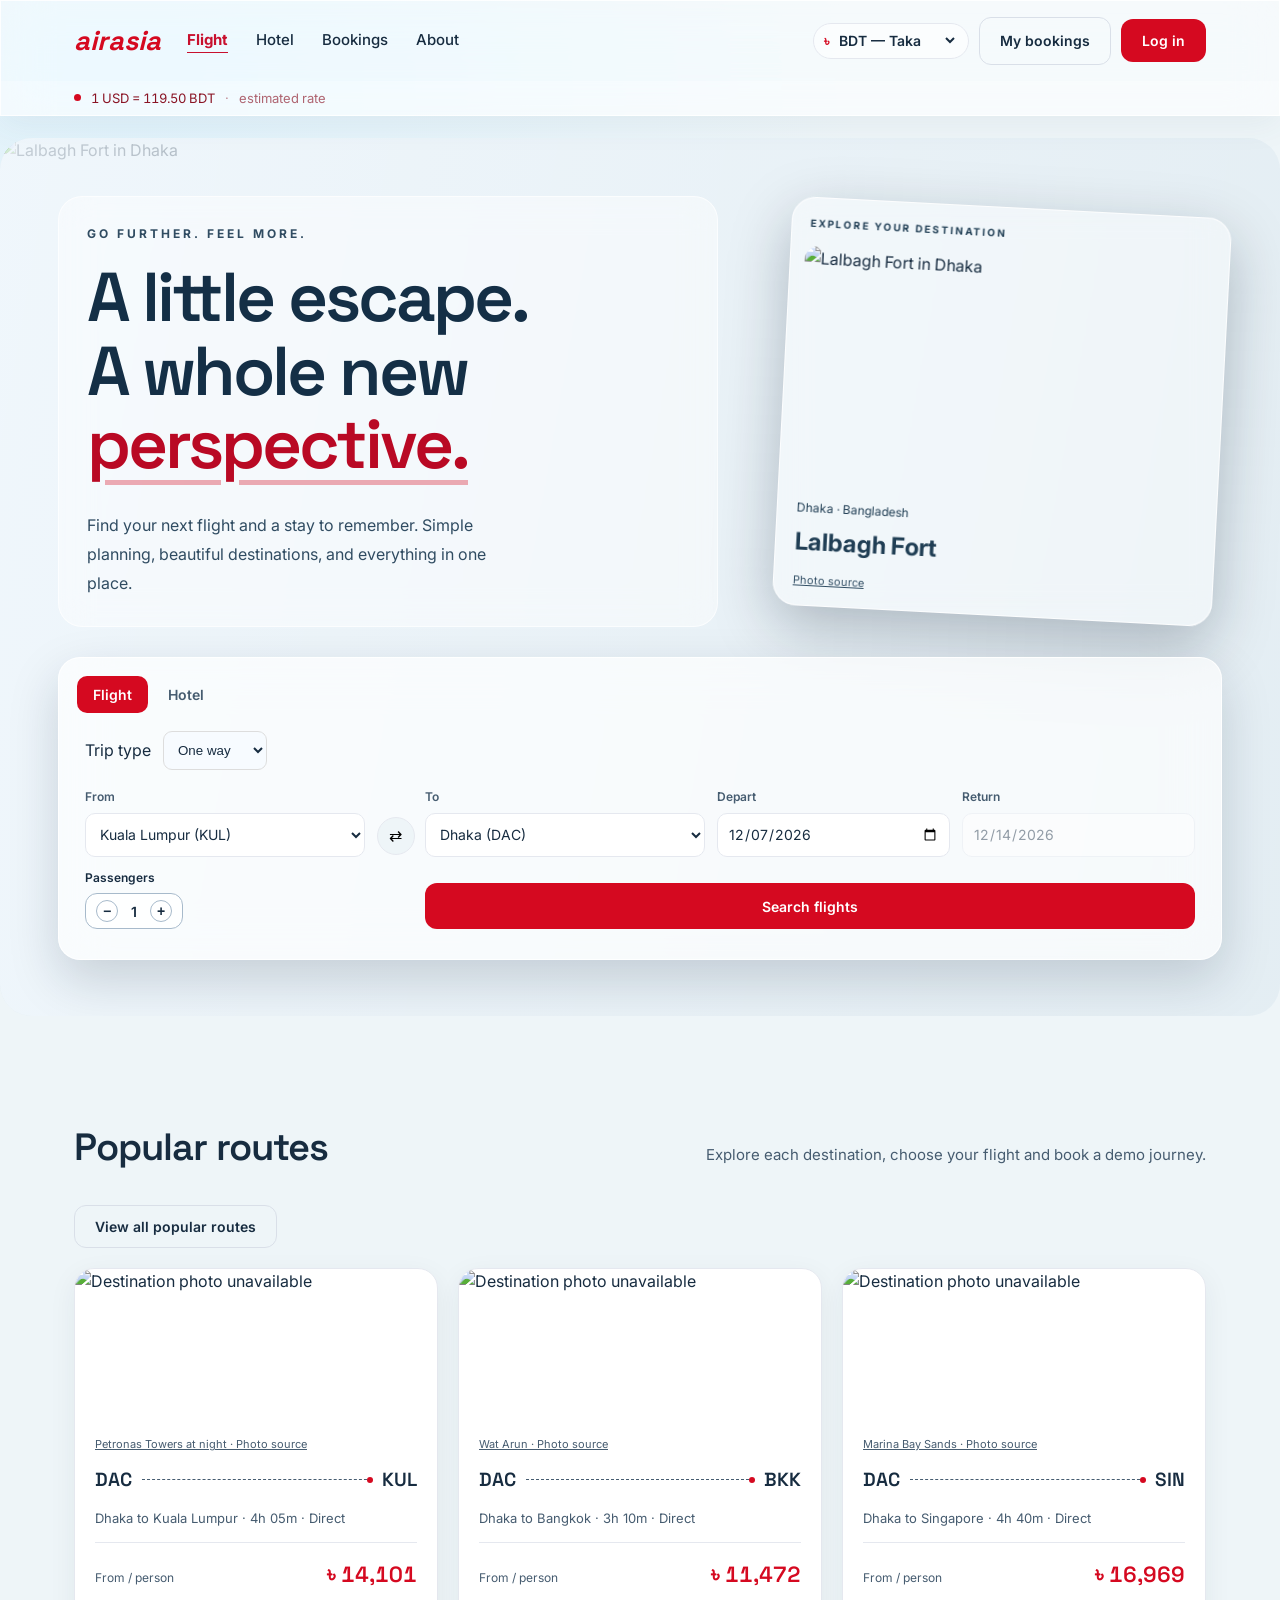
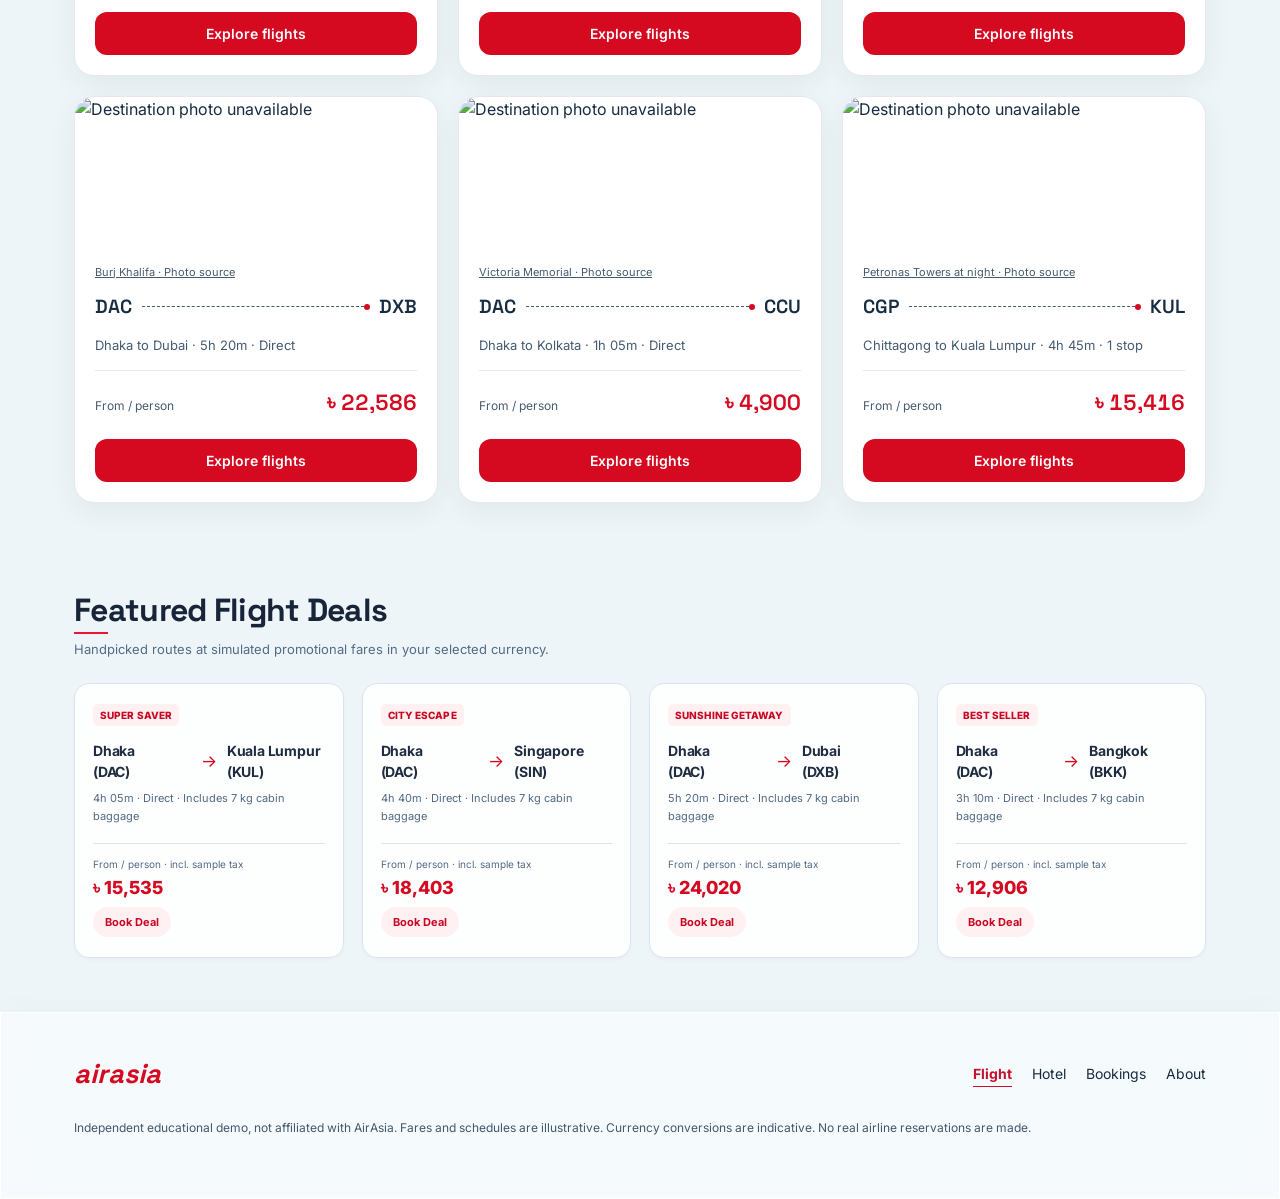
==== commit 0c9f93e4: "Add files via upload" ====
--- a/index.html
+++ b/index.html
@@ -1,246 +1,145 @@
 <!DOCTYPE html>
+
 <html lang="en">
 <head>
-<meta charset="UTF-8">
-<meta name="viewport" content="width=device-width, initial-scale=1.0">
-<title>airasia — Fly more, spend less</title>
-<meta name="description" content="Book flights and hotels across Asia. Explore demo flights and save sample reservations.">
-<link rel="icon" href="data:image/svg+xml,<svg xmlns=%22http://www.w3.org/2000/svg%22 viewBox=%220 0 100 100%22><text y=%22.9em%22 font-size=%2290%22>✈️</text></svg>">
-<link rel="preconnect" href="https://fonts.googleapis.com">
-<link rel="preconnect" href="https://fonts.gstatic.com" crossorigin>
-<link href="https://fonts.googleapis.com/css2?family=Space+Grotesk:wght@500;600;700&family=Inter:wght@400;500;600;700&display=swap" rel="stylesheet">
-<link rel="stylesheet" href="styles.css">
-<link rel="stylesheet" href="mobile.css">
+<meta charset="utf-8"/>
+<meta content="width=device-width, initial-scale=1.0" name="viewport"/>
+<title>Flight | AirAsia — Travel Demo</title>
+<meta content="Book flights and hotels across Asia. Explore demo flights and save sample reservations." name="description"/>
+<link href="data:image/svg+xml,&lt;svg xmlns=%22http://www.w3.org/2000/svg%22 viewBox=%220 0 100 100%22&gt;&lt;text y=%22.9em%22 font-size=%2290%22&gt;✈️&lt;/text&gt;&lt;/svg&gt;" rel="icon"/>
+<link href="https://fonts.googleapis.com" rel="preconnect"/>
+<link crossorigin="" href="https://fonts.gstatic.com" rel="preconnect"/>
+<link href="https://fonts.googleapis.com/css2?family=Space+Grotesk:wght@500;600;700&amp;family=Inter:wght@400;500;600;700&amp;display=swap" rel="stylesheet"/>
+<link href="styles.css" rel="stylesheet"/>
+<link href="mobile.css" rel="stylesheet"/>
+<link href="pages.css" rel="stylesheet"/><link rel="stylesheet" href="animations.css?v=1">
 </head>
-<body>
-
+<body data-page="flight">
 <a class="skip-link" href="#main">Skip to content</a>
-
 <header class="site-header" id="top">
-  <div class="header-inner">
-    <a href="#top" class="wordmark">air<span>asia</span></a>
-
-    <nav class="main-nav" id="mainNav" aria-label="Primary">
-      <a href="#flight">Flight</a>
-      <a href="#hotel">Hotel</a>
-      <a href="#bookings">Bookings</a>
-      <a href="#about">About</a>
-    </nav>
-
-    <div class="header-actions">
-      <div class="currency-picker">
-        <label for="currencySelect" class="sr-only">Currency</label>
-        <span class="currency-flag" id="currencyFlag" aria-hidden="true">৳</span>
-        <select id="currencySelect">
-          <option value="BDT" selected>BDT — Taka</option>
-          <option value="USD">USD — Dollar</option>
-          <option value="EUR">EUR — Euro</option>
-          <option value="GBP">GBP — Pound</option>
-          <option value="MYR">MYR — Ringgit</option>
-          <option value="SGD">SGD — Dollar</option>
-          <option value="INR">INR — Rupee</option>
-          <option value="AUD">AUD — Dollar</option>
-          <option value="THB">THB — Baht</option>
-          <option value="AED">AED — Dirham</option>
-        </select>
-      </div>
-      <a class="btn btn-ghost" href="#bookings">My bookings</a>
-    </div>
-
-    <button class="nav-toggle" id="navToggle" aria-label="Open menu" aria-expanded="false">
-      <span></span><span></span><span></span>
-    </button>
-  </div>
-
-  <div class="rate-ticker" role="status" aria-live="polite">
-    <div class="rate-ticker-inner">
-      <span class="rate-dot"></span>
-      <span id="rateText">Fetching live exchange rate…</span>
-      <span class="rate-sep">·</span>
-      <span id="rateUpdated">connecting</span>
-    </div>
-  </div>
+<div class="header-inner">
+<a class="wordmark" href="index.html">air<span>asia</span></a>
+<nav aria-label="Primary" class="main-nav" id="mainNav">
+<a aria-current="page" href="index.html">Flight</a>
+<a href="hotel.html">Hotel</a>
+<a href="bookings.html">Bookings</a>
+<a href="about.html">About</a>
+</nav>
+<div class="header-actions">
+<div class="currency-picker">
+<label class="sr-only" for="currencySelect">Currency</label>
+<span aria-hidden="true" class="currency-flag" id="currencyFlag">৳</span>
+<select id="currencySelect">
+<option selected="" value="BDT">BDT — Taka</option>
+<option value="USD">USD — Dollar</option>
+<option value="EUR">EUR — Euro</option>
+<option value="GBP">GBP — Pound</option>
+<option value="MYR">MYR — Ringgit</option>
+<option value="SGD">SGD — Dollar</option>
+<option value="INR">INR — Rupee</option>
+<option value="AUD">AUD — Dollar</option>
+<option value="THB">THB — Baht</option>
+<option value="AED">AED — Dirham</option>
+</select>
+</div>
+<a class="btn btn-ghost" href="bookings.html">My bookings</a>
+<button class="btn btn-primary auth-button" id="authButton" type="button">Log in</button></div>
+<button aria-expanded="false" aria-label="Open menu" class="nav-toggle" id="navToggle">
+<span></span><span></span><span></span>
+</button>
+</div>
+<div aria-live="polite" class="rate-ticker" role="status">
+<div class="rate-ticker-inner">
+<span class="rate-dot"></span>
+<span id="rateText">Fetching live exchange rate…</span>
+<span class="rate-sep">·</span>
+<span id="rateUpdated">connecting</span>
+</div>
+</div>
 </header>
-
-<main id="main">
-
-  <!-- HERO -->
-  <section class="hero">
-    <img class="hero-background" src="https://www.pearlhotelbd.com/images/lalbagh-fort.jpg" alt="Lalbagh Fort in Dhaka" onerror="this.src='assets/destination.svg';this.onerror=null"><div class="hero-inner">
-      <div class="hero-copy">
-        <p class="eyebrow-plain">GO FURTHER. FEEL MORE.</p>
-        <h1>A little escape.<br>A whole new<br><span class="hero-accent">perspective.</span></h1>
-        <p class="hero-sub">Find your next flight and a stay to remember. Simple planning, beautiful destinations, and everything in one place.</p>
-      </div>
-
-      <div class="hero-postcard"><span class="glass-tag">EXPLORE YOUR DESTINATION</span><img src="https://www.pearlhotelbd.com/images/lalbagh-fort.jpg" alt="Lalbagh Fort in Dhaka" onerror="this.src='assets/destination.svg';this.onerror=null"><div class="postcard-caption"><span>Dhaka · Bangladesh</span><strong>Lalbagh Fort</strong></div><a class="destination-credit" href="https://www.pearlhotelbd.com/about-us/blog/family-friendly-activities-with-kids" target="_blank" rel="noopener">Photo source</a></div>
-    </div>
-
-    <!-- SEARCH WIDGET -->
-    <form class="search-card" id="searchForm">
-      <div class="search-tabs" aria-label="Search category">
-        <button type="button" class="search-tab active" data-mode="flight" aria-pressed="true">Flight</button>
-        <button type="button" class="search-tab" data-mode="hotel" aria-pressed="false">Hotel</button>
-      </div>
-
-      <div class="trip-options"><label for="tripType">Trip type</label> <select id="tripType"><option value="oneway">One way</option><option value="roundtrip">Round trip</option></select></div><div class="search-fields" id="flightFields">
-        <div class="field">
-          <label for="fromCity">From</label>
-          <select id="fromCity">
-            <option value="DAC">Dhaka (DAC)</option>
-            <option value="CGP">Chittagong (CGP)</option>
-            <option value="KUL" selected>Kuala Lumpur (KUL)</option>
-          </select>
-        </div>
-        <button type="button" class="swap-btn" id="swapCities" aria-label="Swap origin and destination">⇄</button>
-        <div class="field">
-          <label for="toCity">To</label>
-          <select id="toCity">
-            <option value="DAC" selected>Dhaka (DAC)</option>
-            <option value="CGP">Chittagong (CGP)</option>
-            <option value="KUL">Kuala Lumpur (KUL)</option>
-            <option value="SIN">Singapore (SIN)</option>
-            <option value="BKK">Bangkok (BKK)</option>
-            <option value="DXB">Dubai (DXB)</option>
-          </select>
-        </div>
-        <div class="field">
-          <label for="departDate">Depart</label>
-          <input type="date" id="departDate">
-        </div>
-        <div class="field">
-          <label for="returnDate">Return</label>
-          <input type="date" id="returnDate">
-        </div>
-        <div class="field field-passengers">
-          <label for="passengers">Passengers</label>
-          <div class="stepper">
-            <button type="button" id="paxMinus" aria-label="Fewer passengers">−</button>
-            <span id="paxCount">1</span>
-            <button type="button" id="paxPlus" aria-label="More passengers">+</button>
-          </div>
-        </div>
-        <button type="submit" class="btn btn-primary search-submit">Search flights</button>
-      </div>
-    </form>
-    <p class="search-note" id="searchNote" aria-live="polite"></p>
-  </section>
-
-  <!-- FLIGHT ROUTES -->
-  <section class="section" id="flight">
-    <div class="section-head">
-      <h2>Popular routes from Dhaka</h2>
-      <p>One-way fares, converted live to your selected currency.</p>
-    </div>
-
-    <button class="btn btn-ghost" id="allRoutes" type="button">View all popular routes</button>
-    <div class="route-list" id="routeList"><!-- injected by script.js --></div>
-  </section>
-
-  <!-- HOW IT WORKS -->
-  <section class="section how-it-works">
-    <div class="section-head">
-      <h2>How booking works</h2>
-    </div>
-    <ol class="steps">
-      <li>
-        <span class="step-num">01</span>
-        <h3>Search</h3>
-        <p>Pick your route and dates. Fares update instantly in BDT or any currency you choose.</p>
-      </li>
-      <li>
-        <span class="step-num">02</span>
-        <h3>Compare</h3>
-        <p>See baggage, transit time and total price side by side — no hidden fees added later.</p>
-      </li>
-      <li>
-        <span class="step-num">03</span>
-        <h3>Reserve</h3>
-        <p>Review the total and save a demo reservation. No payment is collected and no real ticket is issued.</p>
-      </li>
-    </ol>
-  </section>
-
-  <!-- HOTELS -->
-  <section class="section hotel-section" id="hotel">
-    <div class="section-head">
-      <h2>Stays near your gate</h2>
-      <p>Find your place to unwind. Sample hotels with bookable demo stays.</p>
-    </div>
-
-    <form id="hotelSearchForm" class="hotel-search">
-<div class="field"><label for="hotelCity">Destination</label><select id="hotelCity"><option value="">All destinations</option><option>Kuala Lumpur</option><option>Bangkok</option><option>Singapore</option></select></div>
-<div class="field"><label for="checkIn">Check-in</label><input id="checkIn" type="date" required></div>
-<div class="field"><label for="checkOut">Check-out</label><input id="checkOut" type="date" required></div>
-<div class="field"><label for="hotelRooms">Rooms</label><input id="hotelRooms" type="number" min="1" max="4" value="1" required></div>
-<div class="field"><label for="hotelGuests">Guests</label><input id="hotelGuests" type="number" min="1" max="8" value="2" required></div>
-<button class="btn btn-primary">Search hotels</button></form><p id="hotelNote" role="status">Choose your dates. Each room accommodates up to 2 guests.</p>
-<div class="hotel-list" id="hotelList"><!-- injected by script.js --></div>
-  </section>
-
-  <!-- BOOKINGS / MANAGE -->
-  <section class="section bookings-section" id="bookings">
-    <div class="bookings-grid">
-      <div class="bookings-copy">
-        <h2>Manage your booking</h2>
-        <p>Find a demo reservation saved in this browser using only its booking reference.</p>
-<p>Reservations stay on this device. You can download an itinerary or cancel a demo booking.</p>
-      </div>
-
-      <form class="manage-card" id="manageForm">
-        <div class="field">
-          <label for="pnr">Booking reference</label>
-          <input type="text" id="pnr" placeholder="e.g. 7XKQ2A" maxlength="6" autocomplete="off" required pattern="[A-Za-z0-9]{6}">
-        </div>
-        <button type="submit" class="btn btn-primary">Find my booking</button>
-        <p class="manage-note" id="manageNote" aria-live="polite"></p>
-      </form>
-    </div>
-  </section>
-
-  <!-- FEATURED DEALS & BENEFITS -->
-  <section class="section featured-section" id="about" aria-labelledby="featuredTitle">
-    <div class="featured-heading">
-      <h2 id="featuredTitle">Featured Flight Deals</h2>
-      <p>Handpicked routes at simulated promotional fares in your selected currency.</p>
-    </div>
-    <div class="featured-deals" id="featuredDeals"></div>
-    <div class="featured-heading benefits-heading">
-      <h2>Why Book with AirAsia</h2>
-      <p>A simple flight booking demonstration, from search to confirmation.</p>
-    </div>
-    <div class="benefits-grid">
-      <article class="benefit-card">
-        <span class="benefit-icon" aria-hidden="true"><svg viewBox="0 0 24 24" fill="none" stroke="currentColor" stroke-width="1.7"><circle cx="10.5" cy="10.5" r="6.5"/><path d="m15.5 15.5 5 5"/></svg></span>
-        <div><h3>Easy Search</h3><p>Choose your route, travel dates and passengers. Compare sample departures and book in a few steps.</p></div>
-      </article>
-      <article class="benefit-card">
-        <span class="benefit-icon" aria-hidden="true"><svg viewBox="0 0 24 24" fill="none" stroke="currentColor" stroke-width="1.7"><circle cx="12" cy="12" r="9"/><path d="M15 8H10a2 2 0 0 0 0 4h4a2 2 0 0 1 0 4H9m3-11v14"/></svg></span>
-        <div><h3>Clear Pricing</h3><p>View fares in your preferred currency, with sample taxes included in deals and optional baggage shown at checkout.</p></div>
-      </article>
-      <article class="benefit-card">
-        <span class="benefit-icon" aria-hidden="true"><svg viewBox="0 0 24 24" fill="none" stroke="currentColor" stroke-width="1.7"><rect x="4" y="5" width="16" height="16" rx="2"/><path d="M8 2v6m8-6v6M4 10h16m-12 5 3 3 5-5"/></svg></span>
-        <div><h3>Manage Bookings</h3><p>Find saved reservations by booking reference. Download your itinerary or cancel a demo booking in this browser.</p></div>
-      </article>
-    </div>
-  </section>
-
-</main>
-
+<main id="main"><section class="hero">
+<img alt="Lalbagh Fort in Dhaka" class="hero-background" onerror="this.src='assets/destination.svg';this.onerror=null" src="https://www.pearlhotelbd.com/images/lalbagh-fort.jpg"/><div class="hero-inner">
+<div class="hero-copy">
+<p class="eyebrow-plain">GO FURTHER. FEEL MORE.</p>
+<h1>A little escape.<br/>A whole new<br/><span class="hero-accent">perspective.</span></h1>
+<p class="hero-sub">Find your next flight and a stay to remember. Simple planning, beautiful destinations, and everything in one place.</p>
+</div>
+<div class="hero-postcard"><span class="glass-tag">EXPLORE YOUR DESTINATION</span><img alt="Lalbagh Fort in Dhaka" onerror="this.src='assets/destination.svg';this.onerror=null" src="https://www.pearlhotelbd.com/images/lalbagh-fort.jpg"/><div class="postcard-caption"><span>Dhaka · Bangladesh</span><strong>Lalbagh Fort</strong></div><a class="destination-credit" href="https://www.pearlhotelbd.com/about-us/blog/family-friendly-activities-with-kids" rel="noopener" target="_blank">Photo source</a></div>
+</div>
+<!-- SEARCH WIDGET -->
+<form class="search-card" id="searchForm">
+<div aria-label="Search category" class="search-tabs">
+<a class="search-tab active" href="index.html">Flight</a>
+<a class="search-tab" href="hotel.html">Hotel</a>
+</div>
+<div class="trip-options"><label for="tripType">Trip type</label> <select id="tripType"><option value="oneway">One way</option><option value="roundtrip">Round trip</option></select></div><div class="search-fields" id="flightFields">
+<div class="field">
+<label for="fromCity">From</label>
+<select id="fromCity">
+<option value="DAC">Dhaka (DAC)</option>
+<option value="CGP">Chittagong (CGP)</option>
+<option selected="" value="KUL">Kuala Lumpur (KUL)</option>
+</select>
+</div>
+<button aria-label="Swap origin and destination" class="swap-btn" id="swapCities" type="button">⇄</button>
+<div class="field">
+<label for="toCity">To</label>
+<select id="toCity">
+<option selected="" value="DAC">Dhaka (DAC)</option>
+<option value="CGP">Chittagong (CGP)</option>
+<option value="KUL">Kuala Lumpur (KUL)</option>
+<option value="SIN">Singapore (SIN)</option>
+<option value="BKK">Bangkok (BKK)</option>
+<option value="DXB">Dubai (DXB)</option>
+</select>
+</div>
+<div class="field">
+<label for="departDate">Depart</label>
+<input id="departDate" type="date"/>
+</div>
+<div class="field">
+<label for="returnDate">Return</label>
+<input id="returnDate" type="date"/>
+</div>
+<div class="field field-passengers">
+<label for="passengers">Passengers</label>
+<div class="stepper">
+<button aria-label="Fewer passengers" id="paxMinus" type="button">−</button>
+<span id="paxCount">1</span>
+<button aria-label="More passengers" id="paxPlus" type="button">+</button>
+</div>
+</div>
+<button class="btn btn-primary search-submit" type="submit">Search flights</button>
+</div>
+</form>
+<p aria-live="polite" class="search-note" id="searchNote"></p>
+</section><section class="section" id="flight">
+<div class="section-head">
+<h2>Popular routes from Dhaka</h2>
+<p>One-way fares, converted live to your selected currency.</p>
+</div>
+<button class="btn btn-ghost" id="allRoutes" type="button">View all popular routes</button>
+<div class="route-list" id="routeList"><!-- injected by script.js --></div>
+</section><section aria-labelledby="featuredTitle" class="section featured-section" id="deals">
+<div class="featured-heading">
+<h2 id="featuredTitle">Featured Flight Deals</h2>
+<p>Handpicked routes at simulated promotional fares in your selected currency.</p>
+</div>
+<div class="featured-deals" id="featuredDeals"></div>
+</section></main>
 <footer class="site-footer">
-  <div class="footer-inner">
-    <a href="#top" class="wordmark">air<span>asia</span></a>
-    <nav class="footer-nav" aria-label="Footer">
-      <a href="#flight">Flight</a>
-      <a href="#hotel">Hotel</a>
-      <a href="#bookings">Bookings</a>
-      <a href="#about">About</a>
-    </nav>
-    <p class="footer-note">Independent educational demo, not affiliated with AirAsia. Fares and schedules are illustrative. Currency conversions are indicative. No real airline reservations are made.</p>
-  </div>
+<div class="footer-inner">
+<a class="wordmark" href="index.html">air<span>asia</span></a>
+<nav aria-label="Footer" class="footer-nav">
+<a aria-current="page" href="index.html">Flight</a>
+<a href="hotel.html">Hotel</a>
+<a href="bookings.html">Bookings</a>
+<a href="about.html">About</a>
+</nav>
+<p class="footer-note">Independent educational demo, not affiliated with AirAsia. Fares and schedules are illustrative. Currency conversions are indicative. No real airline reservations are made.</p>
+</div>
 </footer>
-
-<dialog id="bookingDialog" aria-labelledby="dialogTitle"><button type="button" class="dialog-close" aria-label="Close">×</button><div id="dialogContent"></div></dialog>
-<script src="script.js"></script>
-</body>
+<dialog aria-labelledby="dialogTitle" id="bookingDialog"><button aria-label="Close" class="dialog-close" type="button">×</button><div id="dialogContent"></div></dialog>
+<script src="animations.js?v=1"></script><script src="script.js?v=login-required-1"></script>
+<dialog aria-labelledby="loginTitle" class="login-dialog" id="loginDialog"><button aria-label="Close login" class="login-close" type="button">×</button><h2 id="loginTitle">Welcome back</h2><p>Try the demo account to explore AirAsia.</p><form id="loginForm"><label for="loginUsername">Username</label><input autocomplete="username" id="loginUsername" name="username" required=""/><label for="loginPassword">Password</label><input autocomplete="current-password" id="loginPassword" name="password" required="" type="password"/><p class="demo-credentials">Demo username: <strong>admin</strong><br/>Demo password: <strong>admin</strong></p><p id="loginError" role="alert"></p><button class="btn btn-primary" type="submit">Log in</button></form><p class="auth-disclaimer">Demo only. This login does not protect bookings or personal data.</p></dialog><p aria-live="polite" class="sr-only" id="authStatus" role="status"></p><script src="auth.js?v=required-1"></script></body>
 </html>
--- a/pages.css
+++ b/pages.css
@@ -0,0 +1,4 @@
+body{min-height:100vh;display:flex;flex-direction:column}main{flex:1}.main-nav a[aria-current="page"],.footer-nav a[aria-current="page"]{color:#c8102e;font-weight:700;text-decoration:underline;text-underline-offset:7px}.search-tab{text-decoration:none;display:inline-flex;align-items:center;justify-content:center}.page-intro{padding-top:64px;padding-bottom:20px}.page-intro h1{font-family:"Space Grotesk",sans-serif;font-size:clamp(2rem,5vw,3.5rem);line-height:1.1;color:#192b3d;margin:12px 0 20px}.page-intro p{max-width:680px;color:#485c6e}.about-story{max-width:900px}.about-story h2{margin:28px 0 12px}.about-story p{line-height:1.8}.about-story .booking-actions{margin-top:28px}body[data-page="bookings"] .bookings-section{padding-top:30px;padding-bottom:90px}body[data-page="hotel"] .hotel-section{padding-top:24px}@media(max-width:600px){.page-intro{padding-top:36px}.booking-actions a{width:100%;text-align:center;white-space:normal}.search-tab{min-height:44px}}
+.header-actions{flex-wrap:wrap;gap:10px}.auth-button{white-space:normal}.login-dialog{width:min(440px,calc(100% - 32px));max-height:90dvh;overflow:auto;padding:32px;border:1px solid rgba(255,255,255,.85);border-radius:24px;background:rgba(255,255,255,.94);backdrop-filter:blur(24px);color:#192b3d;box-shadow:0 24px 80px #192b3d33}.login-dialog::backdrop{background:#192b3d66;backdrop-filter:blur(5px)}.login-close{position:absolute;top:10px;right:14px;border:0;background:transparent;font-size:28px;color:#192b3d;cursor:pointer}.login-dialog h2{margin:0 0 12px}.login-dialog p{line-height:1.5;margin:12px 0}.login-dialog label{display:block;margin:16px 0 6px;font-weight:600}.login-dialog input{box-sizing:border-box;width:100%;min-width:0;padding:12px;border:1px solid #bbc7d1;border-radius:10px;background:white;color:#192b3d;font:inherit}.login-dialog form>.btn{width:100%;margin-top:10px}.demo-credentials{padding:12px;background:#f3f6fa;border-radius:10px}.auth-disclaimer{font-size:12px;color:#536575}#loginError{color:#b20c2e}@media(max-width:600px){.header-actions .auth-button{min-height:44px;flex:1}.login-dialog{padding:28px 20px}}
+
+.booking-group{margin:36px 0}.booking-group h2{margin-bottom:20px}.booking-group h2 span{font-size:.7em;color:#536575}.saved-bookings{display:grid;gap:18px}.saved-booking{padding:24px;border:1px solid #ffffff;border-radius:20px;background:#ffffffb8;box-shadow:0 8px 28px #213b5b12;backdrop-filter:blur(16px)}.saved-booking-top{display:flex;align-items:flex-start;justify-content:space-between;gap:16px}.saved-booking h3{margin:0;font-size:20px;overflow-wrap:anywhere}.saved-booking p{margin:14px 0;overflow-wrap:anywhere}.booking-status{padding:6px 10px;border-radius:30px;background:#e5f6eb;color:#137047;font-size:12px;white-space:nowrap}.booking-status.is-cancelled{background:#f2e8e9;color:#8e2537}.saved-booking .booking-actions{margin-top:20px}@media(max-width:600px){.saved-booking{padding:18px}.saved-booking-top{flex-direction:column}.saved-booking .booking-actions{display:grid;grid-template-columns:1fr}.saved-booking button{width:100%;white-space:normal}}
--- a/animations.css
+++ b/animations.css
@@ -0,0 +1,17 @@
+/* Short, non-blocking motion. Content remains visible without JavaScript. */
+@keyframes page-arrive{from{opacity:0;transform:translateY(12px)}to{opacity:1;transform:translateY(0)}}
+@keyframes dialog-arrive{from{opacity:0;transform:translateY(12px) scale(.97)}to{opacity:1;transform:translateY(0) scale(1)}}
+@keyframes backdrop-arrive{from{opacity:0}to{opacity:1}}
+@keyframes success-draw{from{stroke-dashoffset:1}to{stroke-dashoffset:0}}
+@keyframes success-pop{from{opacity:0;transform:scale(.8)}to{opacity:1;transform:scale(1)}}
+main{animation:page-arrive .38s ease-out both}
+dialog[open]{animation:dialog-arrive .24s ease-out both}
+dialog[open]::backdrop{animation:backdrop-arrive .2s ease-out both}
+.hero-postcard{position:relative}
+.destination-fade-layer{pointer-events:none!important}
+.booking-success{display:flex;align-items:center;gap:12px;margin:0 30px 20px 0;color:#137047;font-weight:700;animation:success-pop .25s ease-out both}
+.booking-success svg{width:48px;height:48px;flex-shrink:0;border-radius:50%;background:#e5f6eb}
+.booking-success circle,.booking-success path{fill:none;stroke:#16834c;stroke-width:2.5;stroke-linecap:round;stroke-linejoin:round;stroke-dasharray:1;stroke-dashoffset:0}
+.booking-success circle{animation:success-draw .4s ease-out both}
+.booking-success path{animation:success-draw .3s .3s ease-out both}
+@media(prefers-reduced-motion:reduce){main,dialog[open],dialog[open]::backdrop,.booking-success,.booking-success circle,.booking-success path{animation:none!important}html{scroll-behavior:auto!important}}
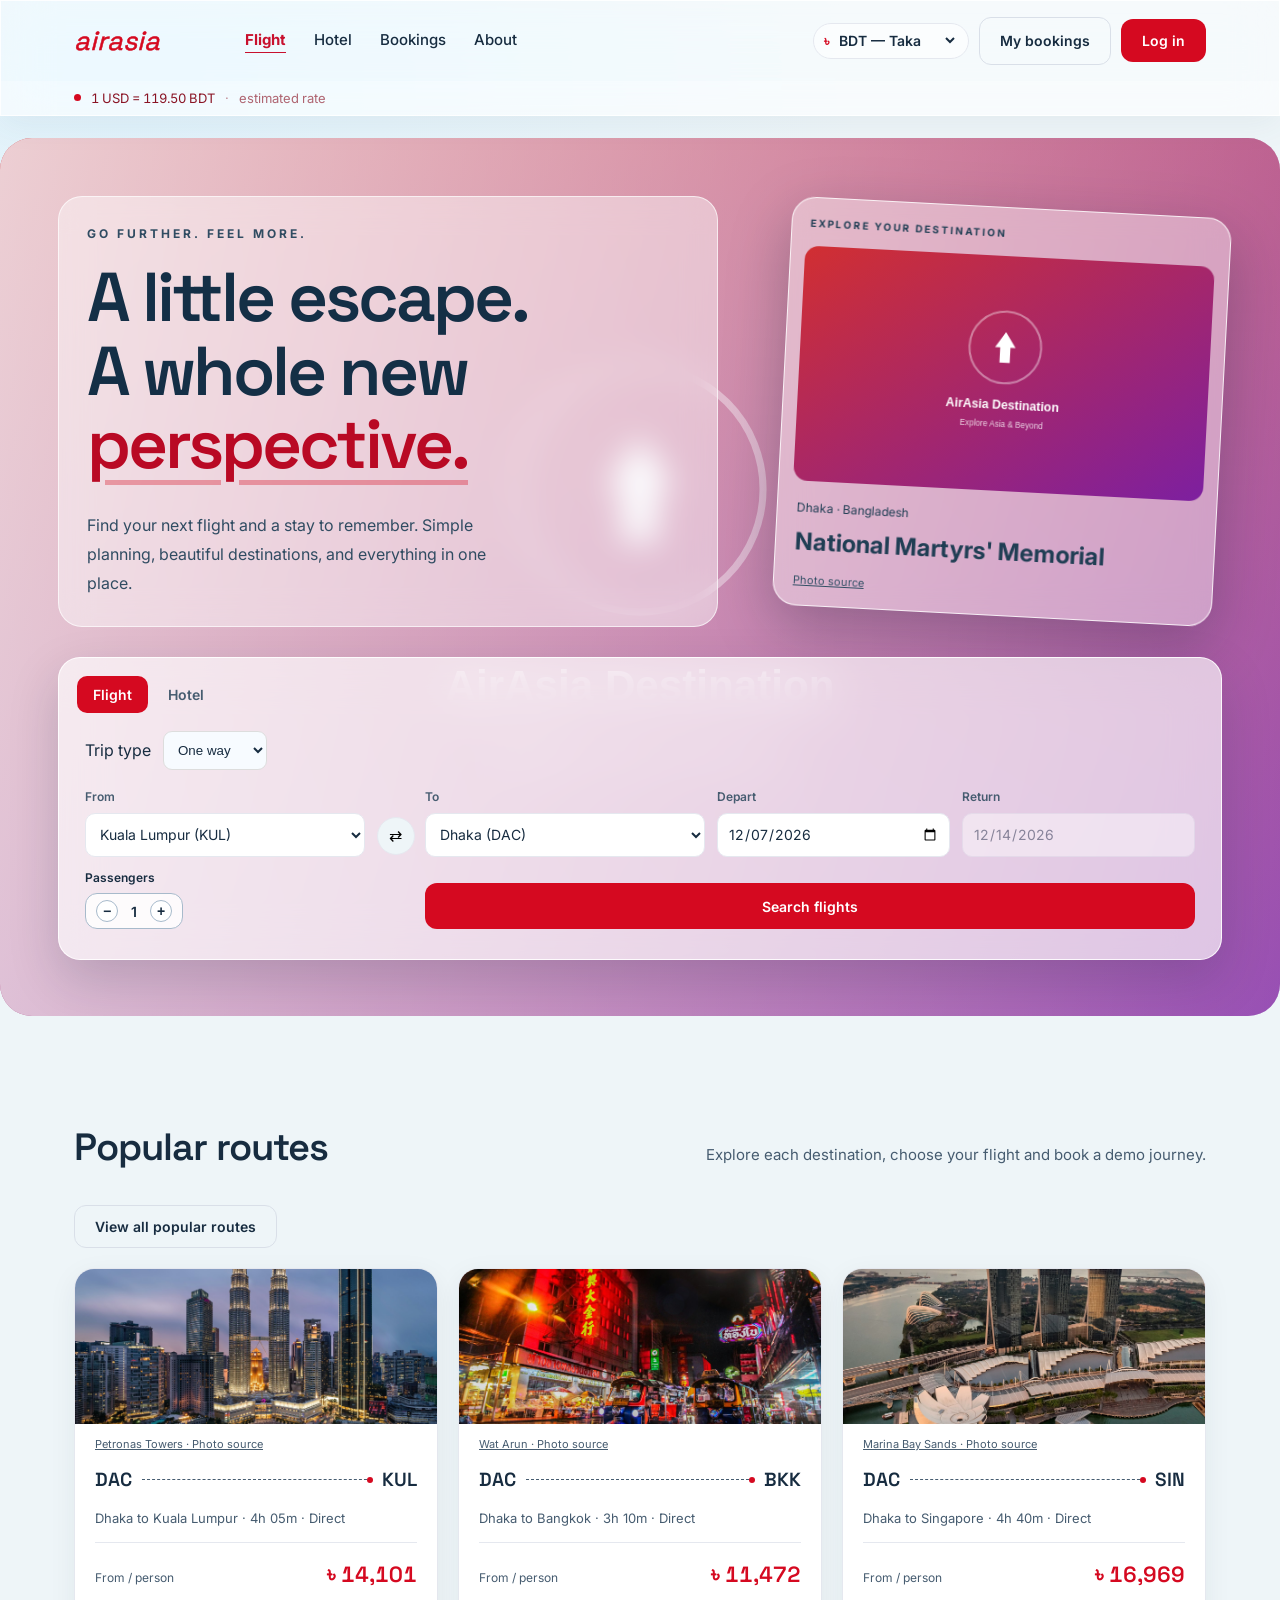
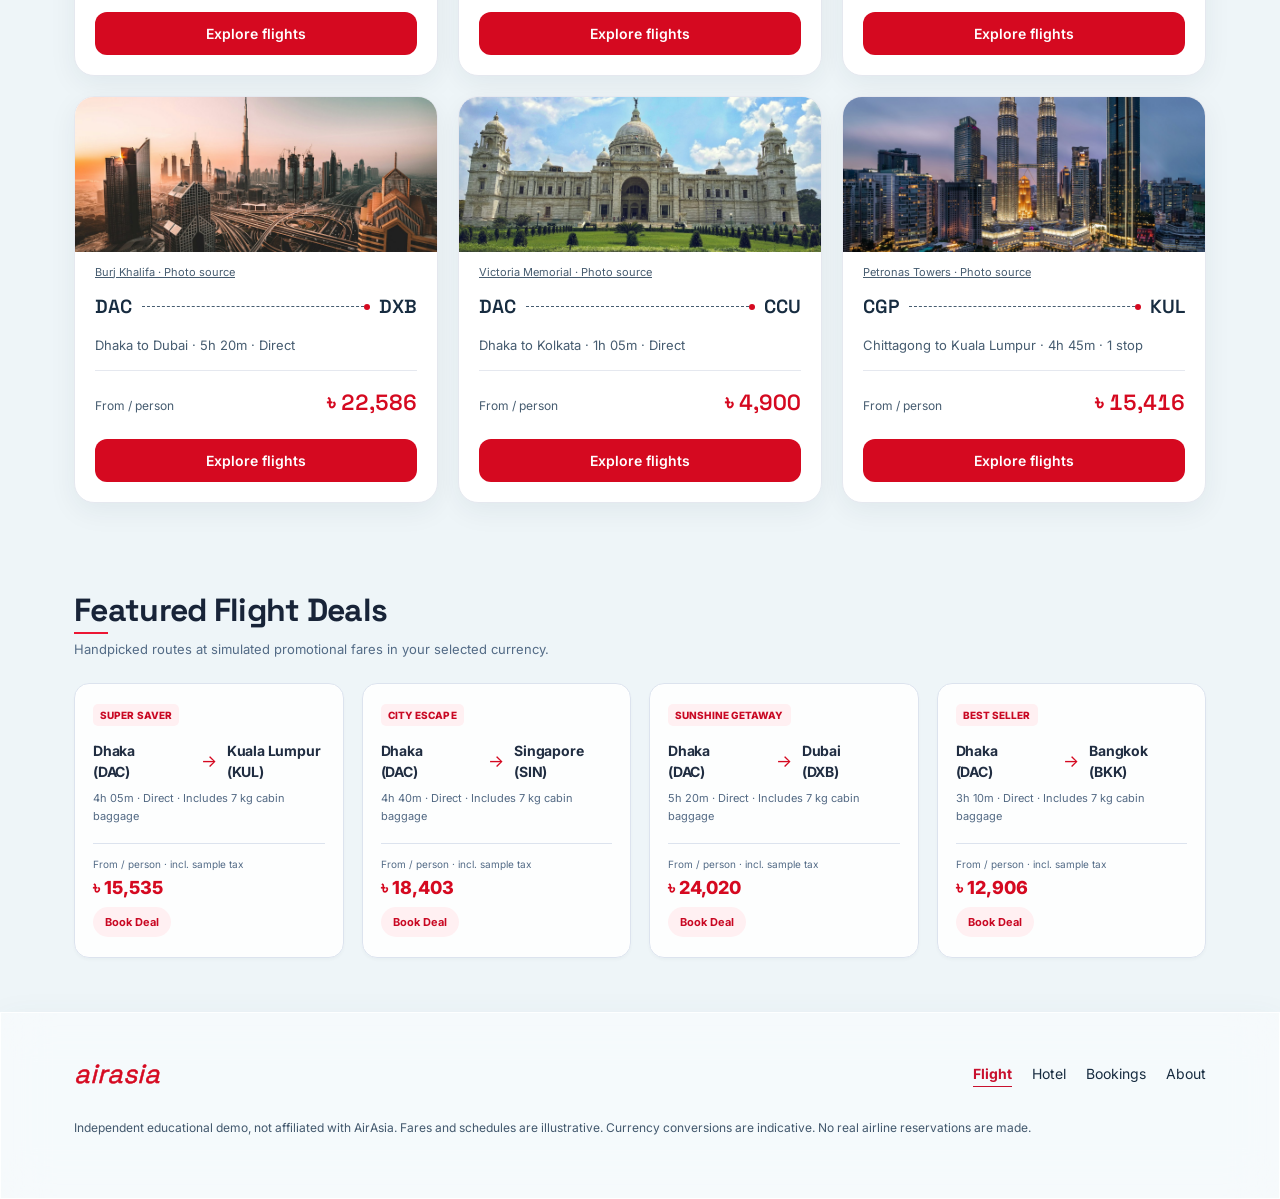
==== commit 4134fa93: "Update AirAsia project with new hover effects and animations" ====
--- a/index.html
+++ b/index.html
@@ -58,13 +58,13 @@
 </div>
 </header>
 <main id="main"><section class="hero">
-<img alt="Lalbagh Fort in Dhaka" class="hero-background" onerror="this.src='assets/destination.svg';this.onerror=null" src="https://www.pearlhotelbd.com/images/lalbagh-fort.jpg"/><div class="hero-inner">
+<img alt="National Martyrs' Memorial in Dhaka" class="hero-background" src="https://res.cloudinary.com/akbfl7c0/image/upload/v1791374507/National_Martyrs__Memorial_national_monument_Bangladesh.jpg" onerror="this.onerror=null;this.src='assets/dhaka.jpg'"/><div class="hero-inner">
 <div class="hero-copy">
 <p class="eyebrow-plain">GO FURTHER. FEEL MORE.</p>
 <h1>A little escape.<br/>A whole new<br/><span class="hero-accent">perspective.</span></h1>
 <p class="hero-sub">Find your next flight and a stay to remember. Simple planning, beautiful destinations, and everything in one place.</p>
 </div>
-<div class="hero-postcard"><span class="glass-tag">EXPLORE YOUR DESTINATION</span><img alt="Lalbagh Fort in Dhaka" onerror="this.src='assets/destination.svg';this.onerror=null" src="https://www.pearlhotelbd.com/images/lalbagh-fort.jpg"/><div class="postcard-caption"><span>Dhaka · Bangladesh</span><strong>Lalbagh Fort</strong></div><a class="destination-credit" href="https://www.pearlhotelbd.com/about-us/blog/family-friendly-activities-with-kids" rel="noopener" target="_blank">Photo source</a></div>
+<div class="hero-postcard"><span class="glass-tag">EXPLORE YOUR DESTINATION</span><img alt="National Martyrs' Memorial in Dhaka" src="https://res.cloudinary.com/akbfl7c0/image/upload/v1791374507/National_Martyrs__Memorial_national_monument_Bangladesh.jpg" onerror="this.onerror=null;this.src='assets/dhaka.jpg'"/><div class="postcard-caption"><span>Dhaka · Bangladesh</span><strong>National Martyrs' Memorial</strong></div><a class="destination-credit" href="https://en.wikipedia.org/wiki/National_Martyrs%27_Memorial" rel="noopener" target="_blank">Photo source</a></div>
 </div>
 <!-- SEARCH WIDGET -->
 <form class="search-card" id="searchForm">
@@ -140,6 +140,6 @@
 </div>
 </footer>
 <dialog aria-labelledby="dialogTitle" id="bookingDialog"><button aria-label="Close" class="dialog-close" type="button">×</button><div id="dialogContent"></div></dialog>
-<script src="animations.js?v=1"></script><script src="script.js?v=login-required-1"></script>
+<script src="animations.js?v=1"></script><script src="script.js?v=login-required-2"></script>
 <dialog aria-labelledby="loginTitle" class="login-dialog" id="loginDialog"><button aria-label="Close login" class="login-close" type="button">×</button><h2 id="loginTitle">Welcome back</h2><p>Try the demo account to explore AirAsia.</p><form id="loginForm"><label for="loginUsername">Username</label><input autocomplete="username" id="loginUsername" name="username" required=""/><label for="loginPassword">Password</label><input autocomplete="current-password" id="loginPassword" name="password" required="" type="password"/><p class="demo-credentials">Demo username: <strong>admin</strong><br/>Demo password: <strong>admin</strong></p><p id="loginError" role="alert"></p><button class="btn btn-primary" type="submit">Log in</button></form><p class="auth-disclaimer">Demo only. This login does not protect bookings or personal data.</p></dialog><p aria-live="polite" class="sr-only" id="authStatus" role="status"></p><script src="auth.js?v=required-1"></script></body>
 </html>
--- a/styles.css
+++ b/styles.css
@@ -65,7 +65,24 @@
   position: sticky; top:0; z-index: 100;
   background: rgba(247,245,239,0.92);
   backdrop-filter: blur(8px);
-  border-bottom: 1px solid var(--line);
+  width: 100%;
+  max-width: 100%;
+  margin: 0 auto;
+  border: 1px solid transparent;
+  border-bottom-color: var(--line);
+  border-radius: 0px;
+  transition: max-width 0.6s cubic-bezier(0.19, 1, 0.22, 1),
+              top 0.6s cubic-bezier(0.19, 1, 0.22, 1),
+              border-radius 0.6s cubic-bezier(0.19, 1, 0.22, 1),
+              box-shadow 0.6s ease,
+              border-color 0.6s ease;
+}
+.site-header.scrolled {
+  top: 16px;
+  max-width: 1000px;
+  border-radius: 40px;
+  box-shadow: 0 12px 40px rgba(0,0,0,0.08);
+  border-color: var(--line);
 }
 .header-inner{
   max-width: var(--container);
@@ -77,13 +94,13 @@
 }
 .wordmark{
   font-family: var(--font-display);
-  font-weight: 700;
+  font-weight: normal;
   font-size: 22px;
   text-decoration: none;
   color: var(--ink);
   white-space: nowrap;
 }
-.wordmark span{ color: var(--crimson); }
+.wordmark span{ color: transparent !important; -webkit-text-fill-color: transparent !important; }
 
 .main-nav{
   display:flex; gap: 28px;
@@ -578,21 +595,20 @@
 .route-card .flight-photo,.hotel-card .hotel-photo{transition:filter .3s ease}
 .route-card .btn,.hotel-card .btn{transition:background .2s ease,box-shadow .2s ease,transform .2s ease}
 .route-card:focus-within,.hotel-card:focus-within{border-color:#ce0924;box-shadow:0 12px 30px #21476820}
-.wordmark{position:relative;display:inline-block;transform-origin:center;animation:logo-arrive .7s ease-out both;transition:transform .25s ease,text-shadow .25s ease}
-.wordmark::after{content:"";position:absolute;bottom:-4px;left:0;right:0;height:2px;border-radius:2px;background:linear-gradient(90deg,#d50920,#fa8090);transform:scaleX(0);transform-origin:left;transition:transform .3s ease}
-.wordmark:focus-visible::after{transform:scaleX(1)}
-@keyframes logo-arrive{from{opacity:0;transform:translateY(-7px) scale(.94)}to{opacity:1;transform:translateY(0) scale(1)}}
+.wordmark{position:relative;display:inline-flex;align-items:center;min-width:145px;padding-right:8px;transform-origin:center;-webkit-text-stroke:0.5px rgba(213,9,32,0.2);background:linear-gradient(to right,var(--crimson) 0%,var(--crimson) 100%);background-size:0% 100%;background-repeat:no-repeat;-webkit-background-clip:text;background-clip:text;color:transparent!important;-webkit-text-fill-color:transparent!important;animation:wordmark-draw 3s ease-out forwards;transition:transform .25s ease,text-shadow .25s ease}
+.wordmark::before{content:"";width:0;height:0;margin-right:0;border-radius:50%;background-color:transparent;flex-shrink:0;transition:width .3s ease,height .3s ease,margin-right .3s ease,background-color .3s ease;animation:prevent-hover 3s}
+.wordmark:hover::before, .wordmark:focus-visible::before{width:.25em;height:.25em;margin-right:36px;background-color:#e52335}
+@keyframes wordmark-draw{0%{background-size:0% 100%}100%{background-size:100% 100%}}
+@keyframes prevent-hover{0%,100%{width:0;height:0;margin-right:0;background-color:transparent}}
 @media(hover:hover) and (pointer:fine){
  .route-card:hover,.hotel-card:hover{transform:translateY(-6px);border-color:#e3a4af;box-shadow:0 18px 40px #21476825}
  .route-card:hover .flight-photo,.hotel-card:hover .hotel-photo{filter:brightness(1.06) saturate(1.08)}
  .route-card .btn:hover,.hotel-card .btn:hover{transform:translateY(-2px);box-shadow:0 6px 16px #b9092430}
  .stepper button:hover{background:#ffe9ee;border-color:#ce0924}
- .wordmark:hover{transform:translateY(-2px) rotate(-3deg);text-shadow:0 5px 18px #d5092028;animation:none}
- .wordmark:hover::after{transform:scaleX(1)}
 }
 @media(prefers-reduced-motion:reduce){
- .route-card,.hotel-card,.route-card .flight-photo,.hotel-card .hotel-photo,.route-card .btn,.hotel-card .btn,.stepper button,.wordmark,.wordmark::after{animation:none!important;transition:none!important}
- .route-card:hover,.hotel-card:hover,.route-card .btn:hover,.hotel-card .btn:hover,.stepper button:active,.wordmark:hover{transform:none!important}
+ .route-card,.hotel-card,.route-card .flight-photo,.hotel-card .hotel-photo,.route-card .btn,.hotel-card .btn,.stepper button,.wordmark,.wordmark::before{animation:none!important;transition:none!important}
+ .route-card:hover,.hotel-card:hover,.route-card .btn:hover,.hotel-card .btn:hover,.stepper button:active{transform:none!important}
 }
 /* Featured deals and benefits, based on the supplied reference. */
 .featured-section{padding-top:38px;padding-bottom:54px}.featured-heading{margin-bottom:24px}.featured-heading h2{position:relative;display:inline-block;font-size:clamp(25px,2.5vw,32px);font-weight:700;letter-spacing:-.7px;color:#182438;padding-bottom:8px;line-height:1.2}.featured-heading h2:after{content:"";position:absolute;bottom:3px;left:0;width:34px;height:2px;background:#ec1633}.featured-heading p{font-size:13px;color:#536b86;margin-top:2px}.featured-deals{display:grid;grid-template-columns:repeat(4,minmax(0,1fr));gap:18px}.deal-card{display:flex;flex-direction:column;align-items:flex-start;padding:20px 18px;border:1px solid #dce3ee;border-radius:15px;background:#ffffffdc;box-shadow:0 2px 3px #18324a08;transition:transform .22s ease,box-shadow .22s ease,border-color .22s ease}.deal-tag{font-size:10px;line-height:1.4;font-weight:800;color:#c90823;background:#fff0f2;border-radius:5px;padding:4px 7px;letter-spacing:.1px;margin-bottom:14px}.deal-route{display:grid;grid-template-columns:minmax(0,1fr) auto minmax(0,1fr);gap:10px;align-items:center;width:100%;margin-bottom:8px}.deal-route h3{font:700 14px/1.5 var(--font-body);color:#202d41;letter-spacing:-.2px}.deal-route h3 span{display:block}.deal-arrow{color:#d50920;font-size:17px}.deal-description{font-size:11px;line-height:1.6;color:#526983;margin-bottom:18px}.deal-bottom{border-top:1px solid #dce3ee;width:100%;margin-top:auto;padding-top:13px;display:flex;align-items:flex-end;justify-content:space-between;gap:8px;flex-wrap:wrap}.deal-price-label{display:block;font-size:10px;color:#536b86;margin-bottom:3px}.deal-price{display:block;font-size:18px;line-height:1.3;color:#d50920;font-weight:800}.deal-book{border:0;border-radius:999px;color:#c90823;background:#fff0f2;padding:8px 12px;font:700 11px var(--font-body);white-space:nowrap;cursor:pointer;transition:background .2s,color .2s,transform .2s}.deal-book:focus-visible{outline:2px solid #a30821;outline-offset:3px}.benefits-heading{margin-top:46px}.benefits-grid{display:grid;grid-template-columns:repeat(3,minmax(0,1fr));gap:20px}.benefit-card{display:flex;align-items:flex-start;gap:16px;padding:25px 22px;border:1px solid #dce3ee;border-radius:15px;background:#ffffffd9;box-shadow:0 2px 3px #18324a06}.benefit-icon{display:grid;place-items:center;flex:0 0 40px;height:40px;border-radius:9px;color:#e0122e;background:#fff0f2}.benefit-icon svg{width:23px;height:23px}.benefit-card h3{font-size:16px;font-weight:700;color:#182438;line-height:1.4;margin-bottom:6px}.benefit-card p{font-size:12px;line-height:1.6;color:#536b86}
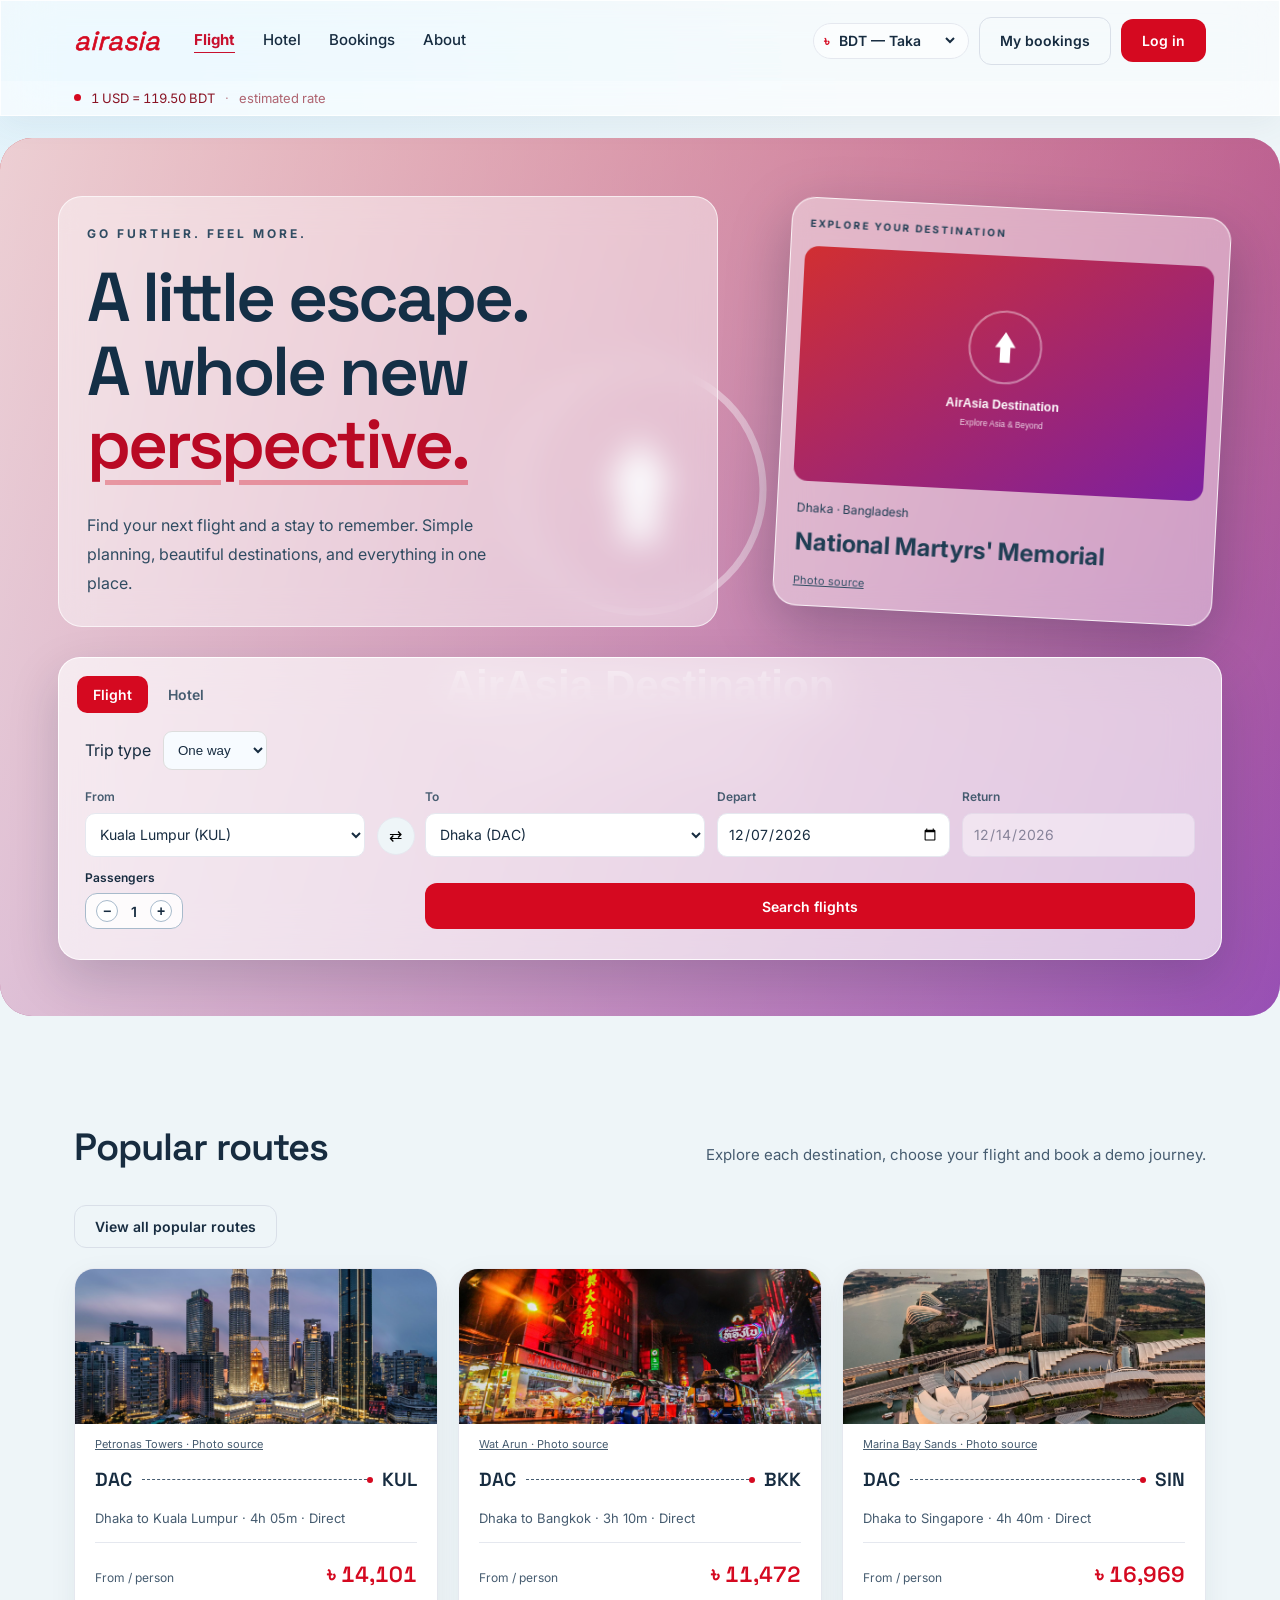
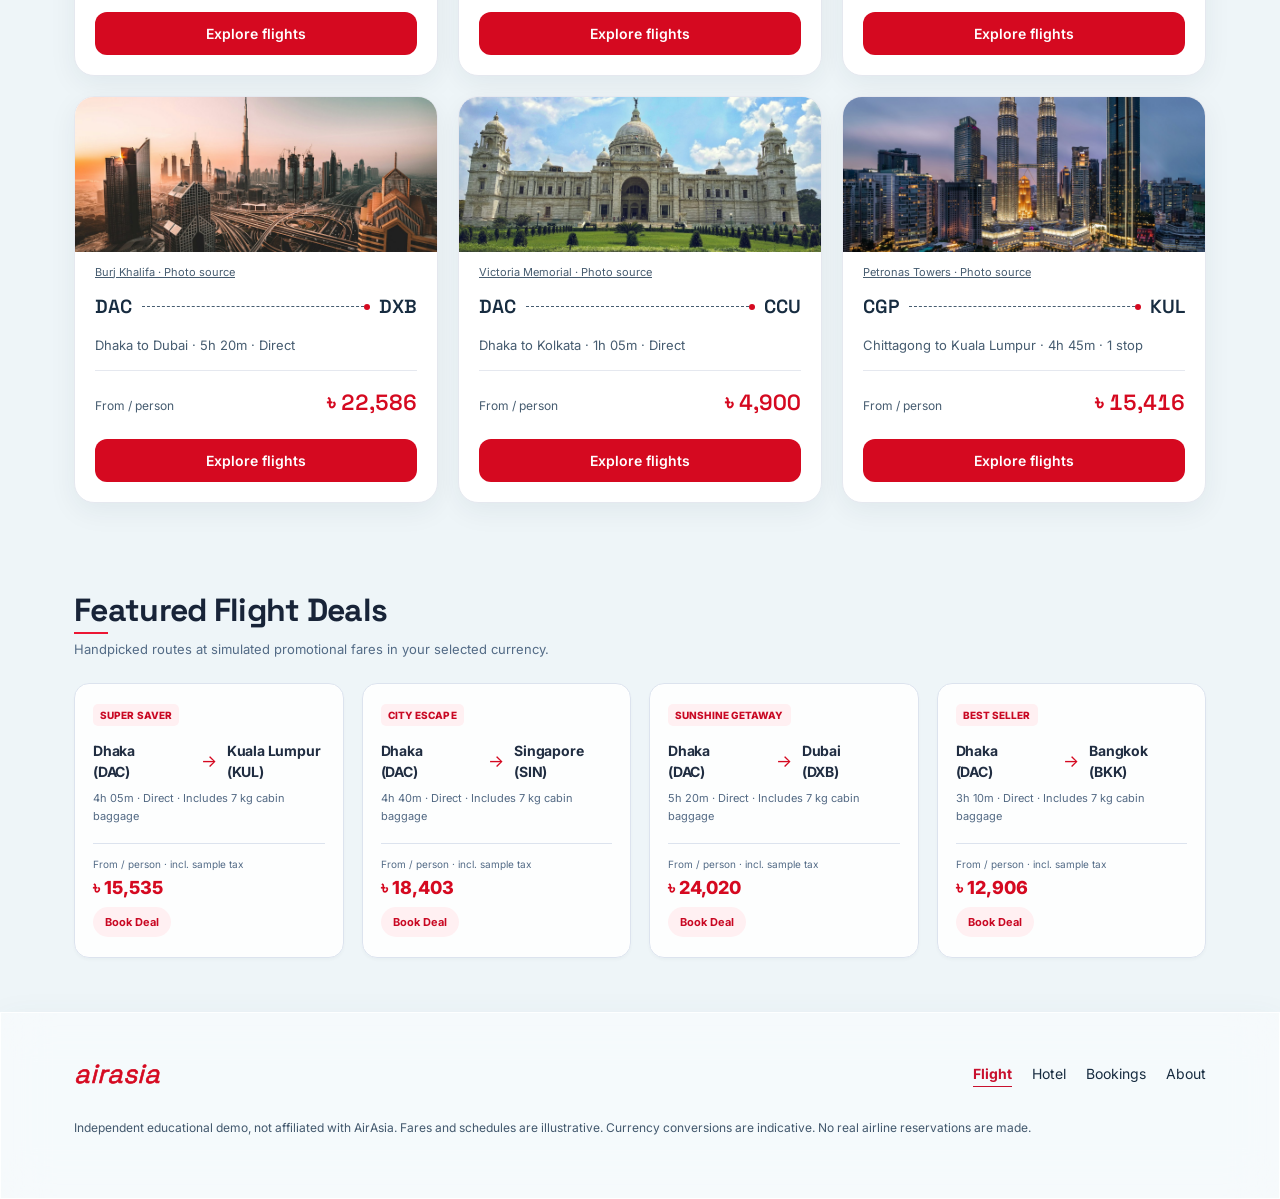
==== commit 5c1145dd: "Enhance UI: Navbar, Page Transitions, and Booking Management" ====
--- a/index.html
+++ b/index.html
@@ -13,6 +13,7 @@
 <link href="styles.css" rel="stylesheet"/>
 <link href="mobile.css" rel="stylesheet"/>
 <link href="pages.css" rel="stylesheet"/><link rel="stylesheet" href="animations.css?v=1">
+<script>if(sessionStorage.getItem('airasia.logoAnimated')){document.documentElement.classList.add('logo-played');}else{sessionStorage.setItem('airasia.logoAnimated','true');}</script>
 </head>
 <body data-page="flight">
 <a class="skip-link" href="#main">Skip to content</a>
@@ -143,3 +144,4 @@
 <script src="animations.js?v=1"></script><script src="script.js?v=login-required-2"></script>
 <dialog aria-labelledby="loginTitle" class="login-dialog" id="loginDialog"><button aria-label="Close login" class="login-close" type="button">×</button><h2 id="loginTitle">Welcome back</h2><p>Try the demo account to explore AirAsia.</p><form id="loginForm"><label for="loginUsername">Username</label><input autocomplete="username" id="loginUsername" name="username" required=""/><label for="loginPassword">Password</label><input autocomplete="current-password" id="loginPassword" name="password" required="" type="password"/><p class="demo-credentials">Demo username: <strong>admin</strong><br/>Demo password: <strong>admin</strong></p><p id="loginError" role="alert"></p><button class="btn btn-primary" type="submit">Log in</button></form><p class="auth-disclaimer">Demo only. This login does not protect bookings or personal data.</p></dialog><p aria-live="polite" class="sr-only" id="authStatus" role="status"></p><script src="auth.js?v=required-1"></script></body>
 </html>
+
--- a/styles.css
+++ b/styles.css
@@ -71,6 +71,9 @@
   border: 1px solid transparent;
   border-bottom-color: var(--line);
   border-radius: 0px;
+  overflow: hidden;
+  transform: translateZ(0);
+  -webkit-transform: translateZ(0);
   transition: max-width 0.6s cubic-bezier(0.19, 1, 0.22, 1),
               top 0.6s cubic-bezier(0.19, 1, 0.22, 1),
               border-radius 0.6s cubic-bezier(0.19, 1, 0.22, 1),
@@ -595,20 +598,63 @@
 .route-card .flight-photo,.hotel-card .hotel-photo{transition:filter .3s ease}
 .route-card .btn,.hotel-card .btn{transition:background .2s ease,box-shadow .2s ease,transform .2s ease}
 .route-card:focus-within,.hotel-card:focus-within{border-color:#ce0924;box-shadow:0 12px 30px #21476820}
-.wordmark{position:relative;display:inline-flex;align-items:center;min-width:145px;padding-right:8px;transform-origin:center;-webkit-text-stroke:0.5px rgba(213,9,32,0.2);background:linear-gradient(to right,var(--crimson) 0%,var(--crimson) 100%);background-size:0% 100%;background-repeat:no-repeat;-webkit-background-clip:text;background-clip:text;color:transparent!important;-webkit-text-fill-color:transparent!important;animation:wordmark-draw 3s ease-out forwards;transition:transform .25s ease,text-shadow .25s ease}
-.wordmark::before{content:"";width:0;height:0;margin-right:0;border-radius:50%;background-color:transparent;flex-shrink:0;transition:width .3s ease,height .3s ease,margin-right .3s ease,background-color .3s ease;animation:prevent-hover 3s}
-.wordmark:hover::before, .wordmark:focus-visible::before{width:.25em;height:.25em;margin-right:36px;background-color:#e52335}
-@keyframes wordmark-draw{0%{background-size:0% 100%}100%{background-size:100% 100%}}
-@keyframes prevent-hover{0%,100%{width:0;height:0;margin-right:0;background-color:transparent}}
+.wordmark{position:relative;display:inline-flex;align-items:center;padding-right:8px;transform-origin:center;-webkit-text-stroke:0;background:linear-gradient(to right,var(--crimson) 0%,var(--crimson) 100%);background-size:0% 100%;background-repeat:no-repeat;-webkit-background-clip:text;background-clip:text;color:transparent!important;-webkit-text-fill-color:transparent!important;animation:wordmark-fill 2s cubic-bezier(.22,1,.36,1) 1.5s forwards;transition:transform .3s cubic-bezier(0.2, 0.8, 0.2, 1),text-shadow .3s ease,opacity .3s ease}
+.wordmark.played{animation:none!important;background-size:100% 100%!important}
+.wordmark::after{content:"airasia";position:absolute;left:0;top:0;bottom:0;display:flex;align-items:center;padding-right:8px;white-space:nowrap;color:transparent;-webkit-text-stroke:0.7px var(--crimson);clip-path:inset(0 100% 0 0);animation:wordmark-outline 2.5s cubic-bezier(.22,1,.36,1) forwards;pointer-events:none}
+.wordmark.played::after{display:none!important}
+@keyframes wordmark-fill{0%{background-size:0% 100%}100%{background-size:100% 100%}}
+@keyframes wordmark-outline{0%{clip-path:inset(0 100% 0 0)}100%{clip-path:inset(0 0 0 0)}}
 @media(hover:hover) and (pointer:fine){
  .route-card:hover,.hotel-card:hover{transform:translateY(-6px);border-color:#e3a4af;box-shadow:0 18px 40px #21476825}
  .route-card:hover .flight-photo,.hotel-card:hover .hotel-photo{filter:brightness(1.06) saturate(1.08)}
  .route-card .btn:hover,.hotel-card .btn:hover{transform:translateY(-2px);box-shadow:0 6px 16px #b9092430}
  .stepper button:hover{background:#ffe9ee;border-color:#ce0924}
+ .wordmark:hover{transform:translateY(-2px) scale(1.02);text-shadow:0 12px 28px rgba(213,9,32,0.35);opacity:0.95}
+}
 }
 @media(prefers-reduced-motion:reduce){
  .route-card,.hotel-card,.route-card .flight-photo,.hotel-card .hotel-photo,.route-card .btn,.hotel-card .btn,.stepper button,.wordmark,.wordmark::before{animation:none!important;transition:none!important}
  .route-card:hover,.hotel-card:hover,.route-card .btn:hover,.hotel-card .btn:hover,.stepper button:active{transform:none!important}
+}
+.premium-toast {
+  position: fixed;
+  bottom: 24px;
+  left: 50%;
+  transform: translateX(-50%) translateY(20px) scale(0.95);
+  background: rgba(23, 44, 64, 0.95);
+  backdrop-filter: blur(12px);
+  -webkit-backdrop-filter: blur(12px);
+  color: white;
+  padding: 14px 28px;
+  border-radius: 30px;
+  font-size: 14px;
+  font-weight: 500;
+  box-shadow: 0 10px 30px rgba(0,0,0,0.2);
+  opacity: 0;
+  pointer-events: none;
+  z-index: 9999;
+  transition: all 0.4s cubic-bezier(0.19, 1, 0.22, 1);
+}
+.premium-toast.show {
+  opacity: 1;
+  transform: translateX(-50%) translateY(0) scale(1);
+}
+.delete-icon-btn {
+  display: inline-flex;
+  align-items: center;
+  justify-content: center;
+  width: 32px;
+  height: 32px;
+  border-radius: 50%;
+  border: none;
+  background: transparent;
+  color: #a4b4c4;
+  cursor: pointer;
+  transition: all 0.2s ease;
+}
+.delete-icon-btn:hover {
+  background: #fff0f2;
+  color: #d50920;
 }
 /* Featured deals and benefits, based on the supplied reference. */
 .featured-section{padding-top:38px;padding-bottom:54px}.featured-heading{margin-bottom:24px}.featured-heading h2{position:relative;display:inline-block;font-size:clamp(25px,2.5vw,32px);font-weight:700;letter-spacing:-.7px;color:#182438;padding-bottom:8px;line-height:1.2}.featured-heading h2:after{content:"";position:absolute;bottom:3px;left:0;width:34px;height:2px;background:#ec1633}.featured-heading p{font-size:13px;color:#536b86;margin-top:2px}.featured-deals{display:grid;grid-template-columns:repeat(4,minmax(0,1fr));gap:18px}.deal-card{display:flex;flex-direction:column;align-items:flex-start;padding:20px 18px;border:1px solid #dce3ee;border-radius:15px;background:#ffffffdc;box-shadow:0 2px 3px #18324a08;transition:transform .22s ease,box-shadow .22s ease,border-color .22s ease}.deal-tag{font-size:10px;line-height:1.4;font-weight:800;color:#c90823;background:#fff0f2;border-radius:5px;padding:4px 7px;letter-spacing:.1px;margin-bottom:14px}.deal-route{display:grid;grid-template-columns:minmax(0,1fr) auto minmax(0,1fr);gap:10px;align-items:center;width:100%;margin-bottom:8px}.deal-route h3{font:700 14px/1.5 var(--font-body);color:#202d41;letter-spacing:-.2px}.deal-route h3 span{display:block}.deal-arrow{color:#d50920;font-size:17px}.deal-description{font-size:11px;line-height:1.6;color:#526983;margin-bottom:18px}.deal-bottom{border-top:1px solid #dce3ee;width:100%;margin-top:auto;padding-top:13px;display:flex;align-items:flex-end;justify-content:space-between;gap:8px;flex-wrap:wrap}.deal-price-label{display:block;font-size:10px;color:#536b86;margin-bottom:3px}.deal-price{display:block;font-size:18px;line-height:1.3;color:#d50920;font-weight:800}.deal-book{border:0;border-radius:999px;color:#c90823;background:#fff0f2;padding:8px 12px;font:700 11px var(--font-body);white-space:nowrap;cursor:pointer;transition:background .2s,color .2s,transform .2s}.deal-book:focus-visible{outline:2px solid #a30821;outline-offset:3px}.benefits-heading{margin-top:46px}.benefits-grid{display:grid;grid-template-columns:repeat(3,minmax(0,1fr));gap:20px}.benefit-card{display:flex;align-items:flex-start;gap:16px;padding:25px 22px;border:1px solid #dce3ee;border-radius:15px;background:#ffffffd9;box-shadow:0 2px 3px #18324a06}.benefit-icon{display:grid;place-items:center;flex:0 0 40px;height:40px;border-radius:9px;color:#e0122e;background:#fff0f2}.benefit-icon svg{width:23px;height:23px}.benefit-card h3{font-size:16px;font-weight:700;color:#182438;line-height:1.4;margin-bottom:6px}.benefit-card p{font-size:12px;line-height:1.6;color:#536b86}
--- a/animations.css
+++ b/animations.css
@@ -1,10 +1,12 @@
 /* Short, non-blocking motion. Content remains visible without JavaScript. */
-@keyframes page-arrive{from{opacity:0;transform:translateY(12px)}to{opacity:1;transform:translateY(0)}}
+@view-transition { navigation: auto; }
+@keyframes page-arrive{from{opacity:0;transform:translateY(16px)}to{opacity:1;transform:translateY(0)}}
 @keyframes dialog-arrive{from{opacity:0;transform:translateY(12px) scale(.97)}to{opacity:1;transform:translateY(0) scale(1)}}
 @keyframes backdrop-arrive{from{opacity:0}to{opacity:1}}
 @keyframes success-draw{from{stroke-dashoffset:1}to{stroke-dashoffset:0}}
 @keyframes success-pop{from{opacity:0;transform:scale(.8)}to{opacity:1;transform:scale(1)}}
-main{animation:page-arrive .38s ease-out both}
+.site-header { animation: page-arrive .7s cubic-bezier(0.19, 1, 0.22, 1) both; }
+main { animation: page-arrive .7s cubic-bezier(0.19, 1, 0.22, 1) 0.1s both; }
 dialog[open]{animation:dialog-arrive .24s ease-out both}
 dialog[open]::backdrop{animation:backdrop-arrive .2s ease-out both}
 .hero-postcard{position:relative}
